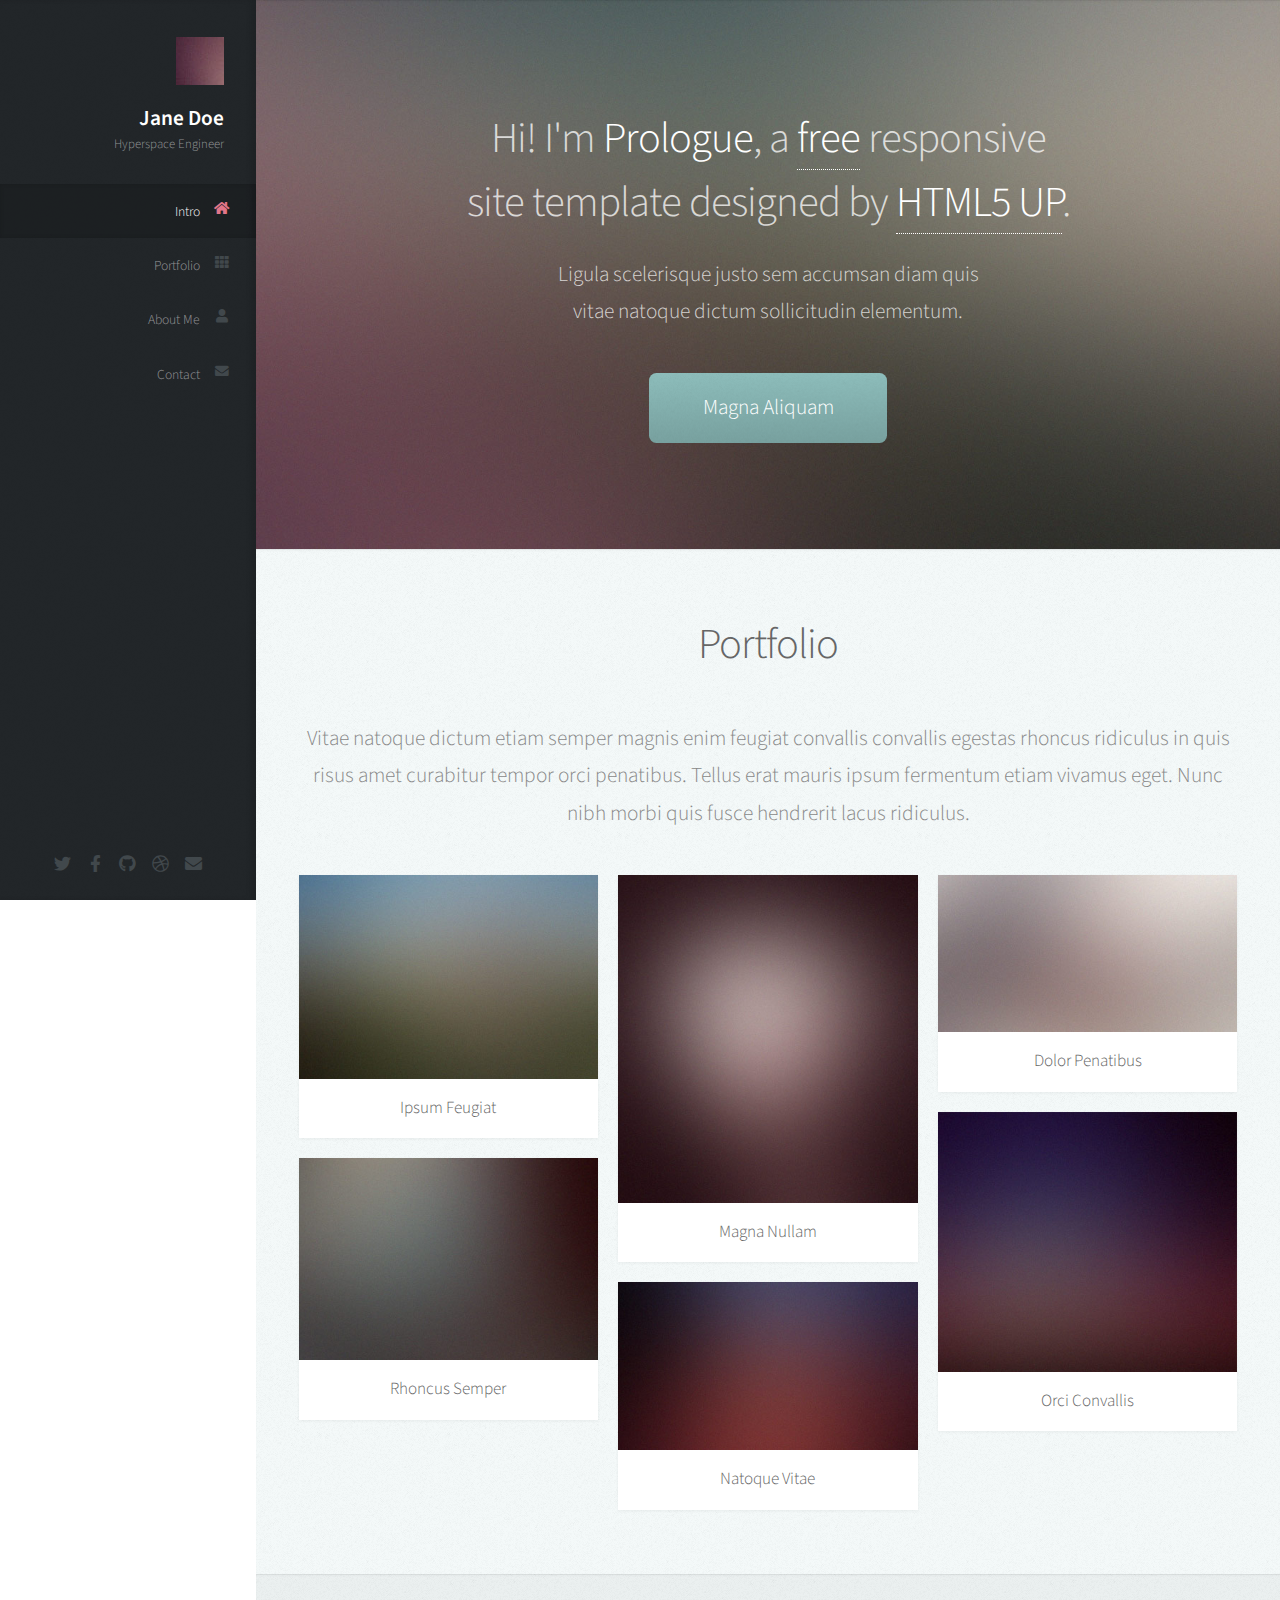
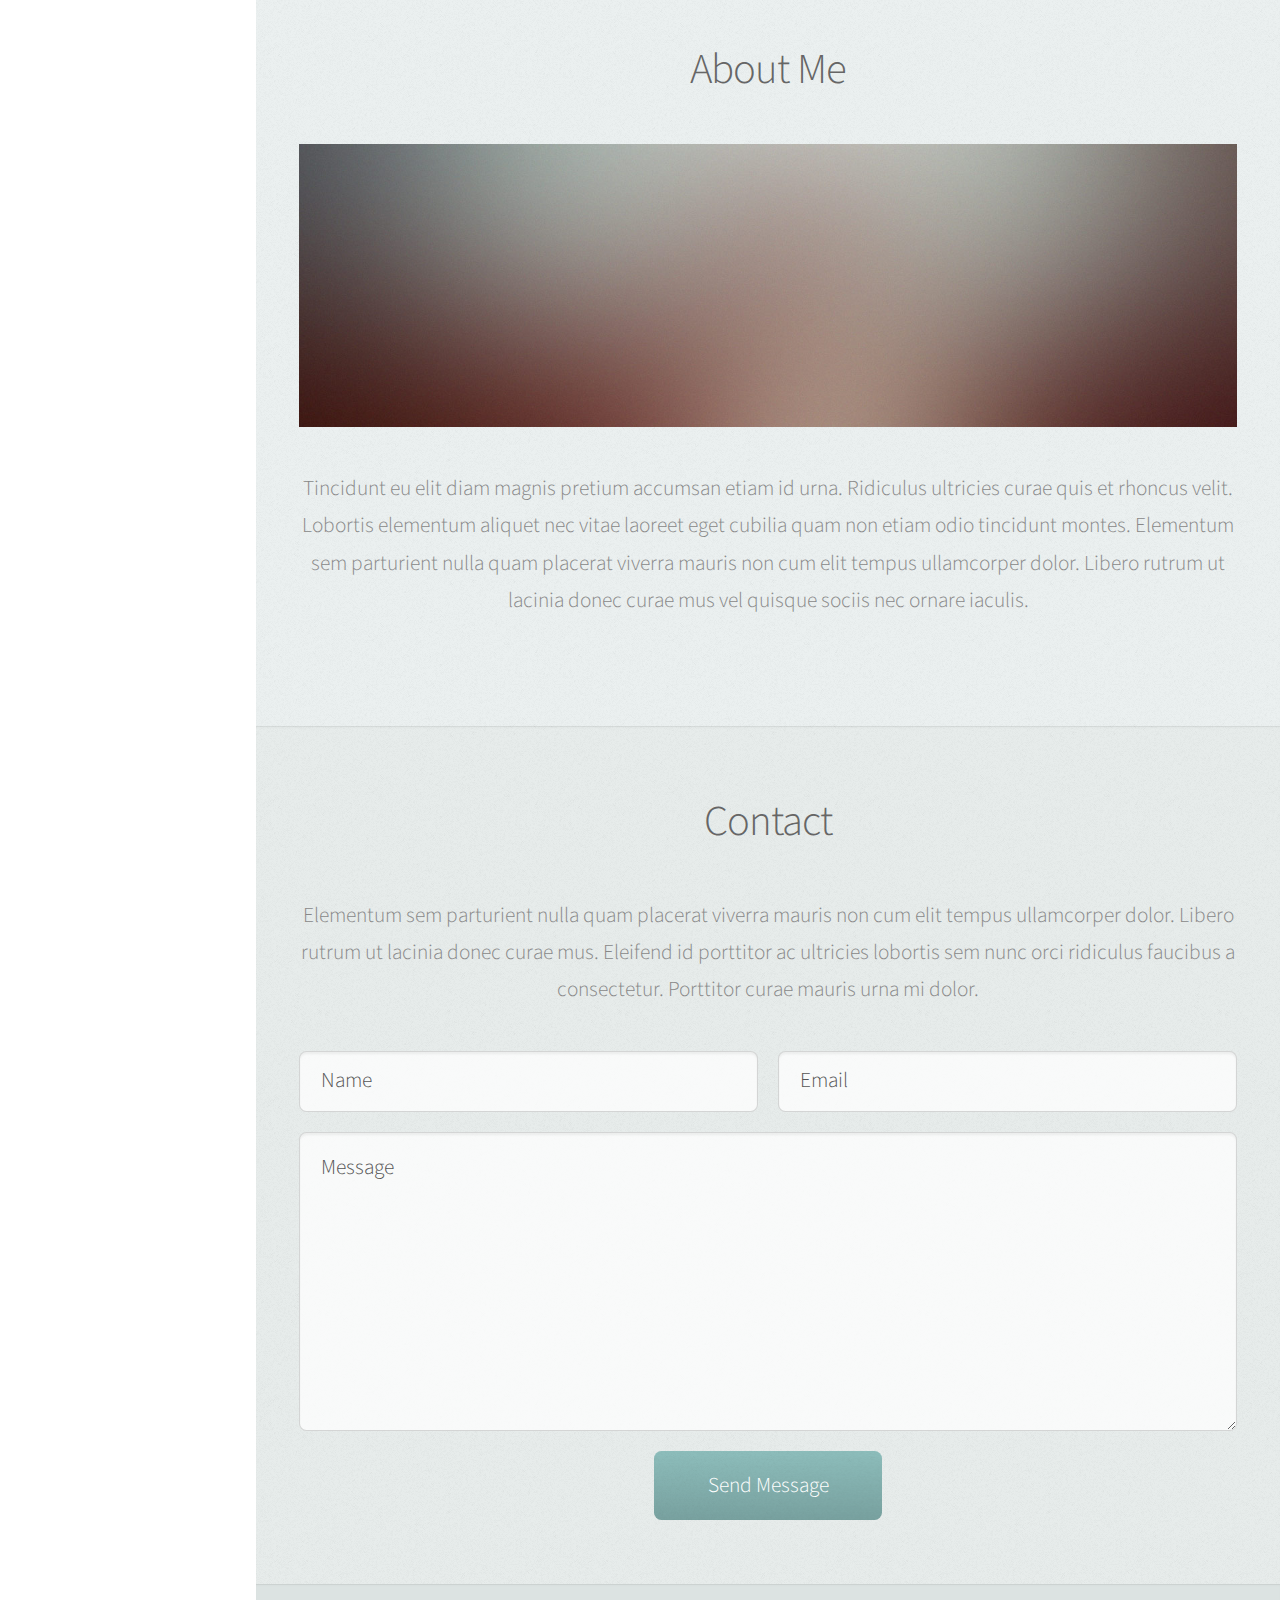
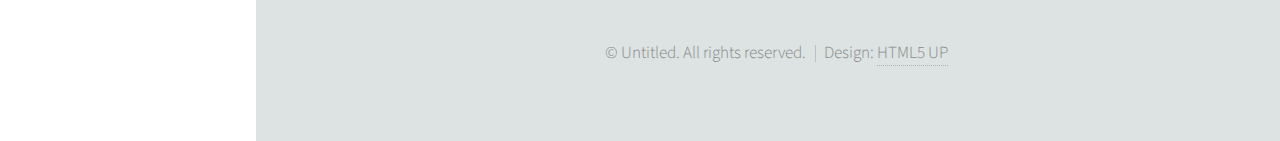
==== html5up-prologue/index.html @ a96059ed "uso plantilla de portafolio" ====
<!DOCTYPE HTML>
<!--
	Prologue by HTML5 UP
	html5up.net | @ajlkn
	Free for personal and commercial use under the CCA 3.0 license (html5up.net/license)
-->
<html>
	<head>
		<title>Portafolio</title>
		<meta charset="utf-8" />
		<meta name="viewport" content="width=device-width, initial-scale=1, user-scalable=no" />
		<link rel="stylesheet" href="assets/css/main.css" />
	</head>
	<body class="is-preload">

		<!-- Header -->
			<div id="header">

				<div class="top">

					<!-- Logo -->
						<div id="logo">
							<span class="image avatar48"><img src="images/avatar.jpg" alt="" /></span>
							<h1 id="title">Jane Doe</h1>
							<p>Hyperspace Engineer</p>
						</div>

					<!-- Nav -->
						<nav id="nav">
							<ul>
								<li><a href="#top" id="top-link"><span class="icon solid fa-home">Intro</span></a></li>
								<li><a href="#portfolio" id="portfolio-link"><span class="icon solid fa-th">Portfolio</span></a></li>
								<li><a href="#about" id="about-link"><span class="icon solid fa-user">About Me</span></a></li>
								<li><a href="#contact" id="contact-link"><span class="icon solid fa-envelope">Contact</span></a></li>
							</ul>
						</nav>

				</div>

				<div class="bottom">

					<!-- Social Icons -->
						<ul class="icons">
							<li><a href="#" class="icon brands fa-twitter"><span class="label">Twitter</span></a></li>
							<li><a href="#" class="icon brands fa-facebook-f"><span class="label">Facebook</span></a></li>
							<li><a href="#" class="icon brands fa-github"><span class="label">Github</span></a></li>
							<li><a href="#" class="icon brands fa-dribbble"><span class="label">Dribbble</span></a></li>
							<li><a href="#" class="icon solid fa-envelope"><span class="label">Email</span></a></li>
						</ul>

				</div>

			</div>

		<!-- Main -->
			<div id="main">

				<!-- Intro -->
					<section id="top" class="one dark cover">
						<div class="container">

							<header>
								<h2 class="alt">Hi! I'm <strong>Prologue</strong>, a <a href="http://html5up.net/license">free</a> responsive<br />
								site template designed by <a href="http://html5up.net">HTML5 UP</a>.</h2>
								<p>Ligula scelerisque justo sem accumsan diam quis<br />
								vitae natoque dictum sollicitudin elementum.</p>
							</header>

							<footer>
								<a href="#portfolio" class="button scrolly">Magna Aliquam</a>
							</footer>

						</div>
					</section>

				<!-- Portfolio -->
					<section id="portfolio" class="two">
						<div class="container">

							<header>
								<h2>Portfolio</h2>
							</header>

							<p>Vitae natoque dictum etiam semper magnis enim feugiat convallis convallis
							egestas rhoncus ridiculus in quis risus amet curabitur tempor orci penatibus.
							Tellus erat mauris ipsum fermentum etiam vivamus eget. Nunc nibh morbi quis
							fusce hendrerit lacus ridiculus.</p>

							<div class="row">
								<div class="col-4 col-12-mobile">
									<article class="item">
										<a href="#" class="image fit"><img src="images/pic02.jpg" alt="" /></a>
										<header>
											<h3>Ipsum Feugiat</h3>
										</header>
									</article>
									<article class="item">
										<a href="#" class="image fit"><img src="images/pic03.jpg" alt="" /></a>
										<header>
											<h3>Rhoncus Semper</h3>
										</header>
									</article>
								</div>
								<div class="col-4 col-12-mobile">
									<article class="item">
										<a href="#" class="image fit"><img src="images/pic04.jpg" alt="" /></a>
										<header>
											<h3>Magna Nullam</h3>
										</header>
									</article>
									<article class="item">
										<a href="#" class="image fit"><img src="images/pic05.jpg" alt="" /></a>
										<header>
											<h3>Natoque Vitae</h3>
										</header>
									</article>
								</div>
								<div class="col-4 col-12-mobile">
									<article class="item">
										<a href="#" class="image fit"><img src="images/pic06.jpg" alt="" /></a>
										<header>
											<h3>Dolor Penatibus</h3>
										</header>
									</article>
									<article class="item">
										<a href="#" class="image fit"><img src="images/pic07.jpg" alt="" /></a>
										<header>
											<h3>Orci Convallis</h3>
										</header>
									</article>
								</div>
							</div>

						</div>
					</section>

				<!-- About Me -->
					<section id="about" class="three">
						<div class="container">

							<header>
								<h2>About Me</h2>
							</header>

							<a href="#" class="image featured"><img src="images/pic08.jpg" alt="" /></a>

							<p>Tincidunt eu elit diam magnis pretium accumsan etiam id urna. Ridiculus
							ultricies curae quis et rhoncus velit. Lobortis elementum aliquet nec vitae
							laoreet eget cubilia quam non etiam odio tincidunt montes. Elementum sem
							parturient nulla quam placerat viverra mauris non cum elit tempus ullamcorper
							dolor. Libero rutrum ut lacinia donec curae mus vel quisque sociis nec
							ornare iaculis.</p>

						</div>
					</section>

				<!-- Contact -->
					<section id="contact" class="four">
						<div class="container">

							<header>
								<h2>Contact</h2>
							</header>

							<p>Elementum sem parturient nulla quam placerat viverra
							mauris non cum elit tempus ullamcorper dolor. Libero rutrum ut lacinia
							donec curae mus. Eleifend id porttitor ac ultricies lobortis sem nunc
							orci ridiculus faucibus a consectetur. Porttitor curae mauris urna mi dolor.</p>

							<form method="post" action="#">
								<div class="row">
									<div class="col-6 col-12-mobile"><input type="text" name="name" placeholder="Name" /></div>
									<div class="col-6 col-12-mobile"><input type="text" name="email" placeholder="Email" /></div>
									<div class="col-12">
										<textarea name="message" placeholder="Message"></textarea>
									</div>
									<div class="col-12">
										<input type="submit" value="Send Message" />
									</div>
								</div>
							</form>

						</div>
					</section>

			</div>

		<!-- Footer -->
			<div id="footer">

				<!-- Copyright -->
					<ul class="copyright">
						<li>&copy; Untitled. All rights reserved.</li><li>Design: <a href="http://html5up.net">HTML5 UP</a></li>
					</ul>

			</div>

		<!-- Scripts -->
			<script src="assets/js/jquery.min.js"></script>
			<script src="assets/js/jquery.scrolly.min.js"></script>
			<script src="assets/js/jquery.scrollex.min.js"></script>
			<script src="assets/js/browser.min.js"></script>
			<script src="assets/js/breakpoints.min.js"></script>
			<script src="assets/js/util.js"></script>
			<script src="assets/js/main.js"></script>

	</body>
</html>
---- html5up-prologue/assets/css/main.css ----
@import url("fontawesome-all.min.css");
@import url("https://fonts.googleapis.com/css?family=Source+Sans+Pro:300,300italic,400,600");

/*
	Prologue by HTML5 UP
	html5up.net | @ajlkn
	Free for personal and commercial use under the CCA 3.0 license (html5up.net/license)
*/

html, body, div, span, applet, object,
iframe, h1, h2, h3, h4, h5, h6, p, blockquote,
pre, a, abbr, acronym, address, big, cite,
code, del, dfn, em, img, ins, kbd, q, s, samp,
small, strike, strong, sub, sup, tt, var, b,
u, i, center, dl, dt, dd, ol, ul, li, fieldset,
form, label, legend, table, caption, tbody,
tfoot, thead, tr, th, td, article, aside,
canvas, details, embed, figure, figcaption,
footer, header, hgroup, menu, nav, output, ruby,
section, summary, time, mark, audio, video {
	margin: 0;
	padding: 0;
	border: 0;
	font-size: 100%;
	font: inherit;
	vertical-align: baseline;}

article, aside, details, figcaption, figure,
footer, header, hgroup, menu, nav, section {
	display: block;}

body {
	line-height: 1;
}

ol, ul {
	list-style: none;
}

blockquote, q {
	quotes: none;
}

	blockquote:before, blockquote:after, q:before, q:after {
		content: '';
		content: none;
	}

table {
	border-collapse: collapse;
	border-spacing: 0;
}

body {
	-webkit-text-size-adjust: none;
}

mark {
	background-color: transparent;
	color: inherit;
}

input::-moz-focus-inner {
	border: 0;
	padding: 0;
}

input, select, textarea {
	-moz-appearance: none;
	-webkit-appearance: none;
	-ms-appearance: none;
	appearance: none;
}

/* Basic */

	html {
		box-sizing: border-box;
	}

	*, *:before, *:after {
		box-sizing: inherit;
	}

	body {
		background: #fff;
		font-family: 'Source Sans Pro', sans-serif;
		font-size: 19pt;
		font-weight: 300;
		line-height: 1.75em;
		color: #888;
	}

		body.is-preload *, body.is-preload *:before, body.is-preload *:after {
			-moz-animation: none !important;
			-webkit-animation: none !important;
			-ms-animation: none !important;
			animation: none !important;
			-moz-transition: none !important;
			-webkit-transition: none !important;
			-ms-transition: none !important;
			transition: none !important;
		}

	input, textarea, select {
		font-family: 'Source Sans Pro', sans-serif;
		font-size: 19pt;
		font-weight: 300;
		line-height: 1.75em;
		color: #888;
	}

	h1, h2, h3, h4, h5, h6 {
		font-weight: 300;
		color: #666;
		line-height: 1.5em;
	}

	h1 a, h2 a, h3 a, h4 a, h5 a, h6 a {
		color: inherit;
		text-decoration: none;
	}

		h1 a strong, h2 a strong, h3 a strong, h4 a strong, h5 a strong, h6 a strong {
			color: #333;
		}

	h2 {
		font-size: 2em;
		letter-spacing: -1px;
	}

		h2.alt {
			color: #888;
		}

			h2.alt strong {
				color: #666;
			}

	h3 {
		font-size: 1.5em;
	}

	header {
		margin: 0 0 2em 0;
	}

		header > p {
			margin: 1em 0 0 0;
		}

	footer {
		margin: 2em 0 0 0;
	}

	strong, b {
		font-weight: 300;
		color: #666;
	}

	em, i {
		font-style: italic;
	}

	a {
		text-decoration: none;
		color: inherit;
		border-bottom: dotted 1px rgba(128, 128, 128, 0.5);
		-moz-transition: color 0.35s ease-in-out, border-bottom-color 0.35s ease-in-out;
		-webkit-transition: color 0.35s ease-in-out, border-bottom-color 0.35s ease-in-out;
		-ms-transition: color 0.35s ease-in-out, border-bottom-color 0.35s ease-in-out;
		transition: color 0.35s ease-in-out, border-bottom-color 0.35s ease-in-out;
		outline: 0;
	}

		a:hover {
			color: #E27689;
			border-bottom-color: rgba(255, 255, 255, 0);
		}

	sub {
		position: relative;
		top: 0.5em;
		font-size: 0.8em;
	}

	sup {
		position: relative;
		top: -0.5em;
		font-size: 0.8em;
	}

	hr {
		border: 0;
		border-top: solid 1px #ddd;
	}

	blockquote {
		border-left: solid 0.5em #ddd;
		padding: 1em 0 1em 2em;
		font-style: italic;
	}

	p, ul, ol, dl, table {
		margin-bottom: 2em;
	}

	br.clear {
		clear: both;
	}

/* Container */

	.container {
		margin: 0 auto;
		max-width: 100%;
		width: 1400px;
	}

		@media screen and (min-width: 961px) and (max-width: 1880px) {

			.container {
				width: 1200px;
			}

		}

		@media screen and (min-width: 961px) and (max-width: 1620px) {

			.container {
				width: 960px;
			}

		}

		@media screen and (min-width: 961px) and (max-width: 1320px) {

			.container {
				width: 100%;
			}

		}

		@media screen and (max-width: 960px) {

			.container {
				width: 100%;
			}

		}

		@media screen and (max-width: 736px) {

			.container {
				width: 100%;
			}

		}

/* Row */

	.row {
		display: flex;
		flex-wrap: wrap;
		box-sizing: border-box;
		align-items: stretch;
	}

		.row > * {
			box-sizing: border-box;
		}

		.row.gtr-uniform > * > :last-child {
			margin-bottom: 0;
		}

		.row.aln-left {
			justify-content: flex-start;
		}

		.row.aln-center {
			justify-content: center;
		}

		.row.aln-right {
			justify-content: flex-end;
		}

		.row.aln-top {
			align-items: flex-start;
		}

		.row.aln-middle {
			align-items: center;
		}

		.row.aln-bottom {
			align-items: flex-end;
		}

		.row > .imp {
			order: -1;
		}

		.row > .col-1 {
			width: 8.33333%;
		}

		.row > .off-1 {
			margin-left: 8.33333%;
		}

		.row > .col-2 {
			width: 16.66667%;
		}

		.row > .off-2 {
			margin-left: 16.66667%;
		}

		.row > .col-3 {
			width: 25%;
		}

		.row > .off-3 {
			margin-left: 25%;
		}

		.row > .col-4 {
			width: 33.33333%;
		}

		.row > .off-4 {
			margin-left: 33.33333%;
		}

		.row > .col-5 {
			width: 41.66667%;
		}

		.row > .off-5 {
			margin-left: 41.66667%;
		}

		.row > .col-6 {
			width: 50%;
		}

		.row > .off-6 {
			margin-left: 50%;
		}

		.row > .col-7 {
			width: 58.33333%;
		}

		.row > .off-7 {
			margin-left: 58.33333%;
		}

		.row > .col-8 {
			width: 66.66667%;
		}

		.row > .off-8 {
			margin-left: 66.66667%;
		}

		.row > .col-9 {
			width: 75%;
		}

		.row > .off-9 {
			margin-left: 75%;
		}

		.row > .col-10 {
			width: 83.33333%;
		}

		.row > .off-10 {
			margin-left: 83.33333%;
		}

		.row > .col-11 {
			width: 91.66667%;
		}

		.row > .off-11 {
			margin-left: 91.66667%;
		}

		.row > .col-12 {
			width: 100%;
		}

		.row > .off-12 {
			margin-left: 100%;
		}

		.row.gtr-0 {
			margin-top: 0px;
			margin-left: 0px;
		}

			.row.gtr-0 > * {
				padding: 0px 0 0 0px;
			}

			.row.gtr-0.gtr-uniform {
				margin-top: 0px;
			}

				.row.gtr-0.gtr-uniform > * {
					padding-top: 0px;
				}

		.row.gtr-25 {
			margin-top: -10px;
			margin-left: -10px;
		}

			.row.gtr-25 > * {
				padding: 10px 0 0 10px;
			}

			.row.gtr-25.gtr-uniform {
				margin-top: -10px;
			}

				.row.gtr-25.gtr-uniform > * {
					padding-top: 10px;
				}

		.row.gtr-50 {
			margin-top: -20px;
			margin-left: -20px;
		}

			.row.gtr-50 > * {
				padding: 20px 0 0 20px;
			}

			.row.gtr-50.gtr-uniform {
				margin-top: -20px;
			}

				.row.gtr-50.gtr-uniform > * {
					padding-top: 20px;
				}

		.row {
			margin-top: -40px;
			margin-left: -40px;
		}

			.row > * {
				padding: 40px 0 0 40px;
			}

			.row.gtr-uniform {
				margin-top: -40px;
			}

				.row.gtr-uniform > * {
					padding-top: 40px;
				}

		.row.gtr-150 {
			margin-top: -60px;
			margin-left: -60px;
		}

			.row.gtr-150 > * {
				padding: 60px 0 0 60px;
			}

			.row.gtr-150.gtr-uniform {
				margin-top: -60px;
			}

				.row.gtr-150.gtr-uniform > * {
					padding-top: 60px;
				}

		.row.gtr-200 {
			margin-top: -80px;
			margin-left: -80px;
		}

			.row.gtr-200 > * {
				padding: 80px 0 0 80px;
			}

			.row.gtr-200.gtr-uniform {
				margin-top: -80px;
			}

				.row.gtr-200.gtr-uniform > * {
					padding-top: 80px;
				}

		@media screen and (min-width: 961px) and (max-width: 1880px) {

			.row {
				display: flex;
				flex-wrap: wrap;
				box-sizing: border-box;
				align-items: stretch;
			}

				.row > * {
					box-sizing: border-box;
				}

				.row.gtr-uniform > * > :last-child {
					margin-bottom: 0;
				}

				.row.aln-left {
					justify-content: flex-start;
				}

				.row.aln-center {
					justify-content: center;
				}

				.row.aln-right {
					justify-content: flex-end;
				}

				.row.aln-top {
					align-items: flex-start;
				}

				.row.aln-middle {
					align-items: center;
				}

				.row.aln-bottom {
					align-items: flex-end;
				}

				.row > .imp-wide {
					order: -1;
				}

				.row > .col-1-wide {
					width: 8.33333%;
				}

				.row > .off-1-wide {
					margin-left: 8.33333%;
				}

				.row > .col-2-wide {
					width: 16.66667%;
				}

				.row > .off-2-wide {
					margin-left: 16.66667%;
				}

				.row > .col-3-wide {
					width: 25%;
				}

				.row > .off-3-wide {
					margin-left: 25%;
				}

				.row > .col-4-wide {
					width: 33.33333%;
				}

				.row > .off-4-wide {
					margin-left: 33.33333%;
				}

				.row > .col-5-wide {
					width: 41.66667%;
				}

				.row > .off-5-wide {
					margin-left: 41.66667%;
				}

				.row > .col-6-wide {
					width: 50%;
				}

				.row > .off-6-wide {
					margin-left: 50%;
				}

				.row > .col-7-wide {
					width: 58.33333%;
				}

				.row > .off-7-wide {
					margin-left: 58.33333%;
				}

				.row > .col-8-wide {
					width: 66.66667%;
				}

				.row > .off-8-wide {
					margin-left: 66.66667%;
				}

				.row > .col-9-wide {
					width: 75%;
				}

				.row > .off-9-wide {
					margin-left: 75%;
				}

				.row > .col-10-wide {
					width: 83.33333%;
				}

				.row > .off-10-wide {
					margin-left: 83.33333%;
				}

				.row > .col-11-wide {
					width: 91.66667%;
				}

				.row > .off-11-wide {
					margin-left: 91.66667%;
				}

				.row > .col-12-wide {
					width: 100%;
				}

				.row > .off-12-wide {
					margin-left: 100%;
				}

				.row.gtr-0 {
					margin-top: 0px;
					margin-left: 0px;
				}

					.row.gtr-0 > * {
						padding: 0px 0 0 0px;
					}

					.row.gtr-0.gtr-uniform {
						margin-top: 0px;
					}

						.row.gtr-0.gtr-uniform > * {
							padding-top: 0px;
						}

				.row.gtr-25 {
					margin-top: -10px;
					margin-left: -10px;
				}

					.row.gtr-25 > * {
						padding: 10px 0 0 10px;
					}

					.row.gtr-25.gtr-uniform {
						margin-top: -10px;
					}

						.row.gtr-25.gtr-uniform > * {
							padding-top: 10px;
						}

				.row.gtr-50 {
					margin-top: -20px;
					margin-left: -20px;
				}

					.row.gtr-50 > * {
						padding: 20px 0 0 20px;
					}

					.row.gtr-50.gtr-uniform {
						margin-top: -20px;
					}

						.row.gtr-50.gtr-uniform > * {
							padding-top: 20px;
						}

				.row {
					margin-top: -40px;
					margin-left: -40px;
				}

					.row > * {
						padding: 40px 0 0 40px;
					}

					.row.gtr-uniform {
						margin-top: -40px;
					}

						.row.gtr-uniform > * {
							padding-top: 40px;
						}

				.row.gtr-150 {
					margin-top: -60px;
					margin-left: -60px;
				}

					.row.gtr-150 > * {
						padding: 60px 0 0 60px;
					}

					.row.gtr-150.gtr-uniform {
						margin-top: -60px;
					}

						.row.gtr-150.gtr-uniform > * {
							padding-top: 60px;
						}

				.row.gtr-200 {
					margin-top: -80px;
					margin-left: -80px;
				}

					.row.gtr-200 > * {
						padding: 80px 0 0 80px;
					}

					.row.gtr-200.gtr-uniform {
						margin-top: -80px;
					}

						.row.gtr-200.gtr-uniform > * {
							padding-top: 80px;
						}

		}

		@media screen and (min-width: 961px) and (max-width: 1620px) {

			.row {
				display: flex;
				flex-wrap: wrap;
				box-sizing: border-box;
				align-items: stretch;
			}

				.row > * {
					box-sizing: border-box;
				}

				.row.gtr-uniform > * > :last-child {
					margin-bottom: 0;
				}

				.row.aln-left {
					justify-content: flex-start;
				}

				.row.aln-center {
					justify-content: center;
				}

				.row.aln-right {
					justify-content: flex-end;
				}

				.row.aln-top {
					align-items: flex-start;
				}

				.row.aln-middle {
					align-items: center;
				}

				.row.aln-bottom {
					align-items: flex-end;
				}

				.row > .imp-normal {
					order: -1;
				}

				.row > .col-1-normal {
					width: 8.33333%;
				}

				.row > .off-1-normal {
					margin-left: 8.33333%;
				}

				.row > .col-2-normal {
					width: 16.66667%;
				}

				.row > .off-2-normal {
					margin-left: 16.66667%;
				}

				.row > .col-3-normal {
					width: 25%;
				}

				.row > .off-3-normal {
					margin-left: 25%;
				}

				.row > .col-4-normal {
					width: 33.33333%;
				}

				.row > .off-4-normal {
					margin-left: 33.33333%;
				}

				.row > .col-5-normal {
					width: 41.66667%;
				}

				.row > .off-5-normal {
					margin-left: 41.66667%;
				}

				.row > .col-6-normal {
					width: 50%;
				}

				.row > .off-6-normal {
					margin-left: 50%;
				}

				.row > .col-7-normal {
					width: 58.33333%;
				}

				.row > .off-7-normal {
					margin-left: 58.33333%;
				}

				.row > .col-8-normal {
					width: 66.66667%;
				}

				.row > .off-8-normal {
					margin-left: 66.66667%;
				}

				.row > .col-9-normal {
					width: 75%;
				}

				.row > .off-9-normal {
					margin-left: 75%;
				}

				.row > .col-10-normal {
					width: 83.33333%;
				}

				.row > .off-10-normal {
					margin-left: 83.33333%;
				}

				.row > .col-11-normal {
					width: 91.66667%;
				}

				.row > .off-11-normal {
					margin-left: 91.66667%;
				}

				.row > .col-12-normal {
					width: 100%;
				}

				.row > .off-12-normal {
					margin-left: 100%;
				}

				.row.gtr-0 {
					margin-top: 0px;
					margin-left: 0px;
				}

					.row.gtr-0 > * {
						padding: 0px 0 0 0px;
					}

					.row.gtr-0.gtr-uniform {
						margin-top: 0px;
					}

						.row.gtr-0.gtr-uniform > * {
							padding-top: 0px;
						}

				.row.gtr-25 {
					margin-top: -10px;
					margin-left: -10px;
				}

					.row.gtr-25 > * {
						padding: 10px 0 0 10px;
					}

					.row.gtr-25.gtr-uniform {
						margin-top: -10px;
					}

						.row.gtr-25.gtr-uniform > * {
							padding-top: 10px;
						}

				.row.gtr-50 {
					margin-top: -20px;
					margin-left: -20px;
				}

					.row.gtr-50 > * {
						padding: 20px 0 0 20px;
					}

					.row.gtr-50.gtr-uniform {
						margin-top: -20px;
					}

						.row.gtr-50.gtr-uniform > * {
							padding-top: 20px;
						}

				.row {
					margin-top: -40px;
					margin-left: -40px;
				}

					.row > * {
						padding: 40px 0 0 40px;
					}

					.row.gtr-uniform {
						margin-top: -40px;
					}

						.row.gtr-uniform > * {
							padding-top: 40px;
						}

				.row.gtr-150 {
					margin-top: -60px;
					margin-left: -60px;
				}

					.row.gtr-150 > * {
						padding: 60px 0 0 60px;
					}

					.row.gtr-150.gtr-uniform {
						margin-top: -60px;
					}

						.row.gtr-150.gtr-uniform > * {
							padding-top: 60px;
						}

				.row.gtr-200 {
					margin-top: -80px;
					margin-left: -80px;
				}

					.row.gtr-200 > * {
						padding: 80px 0 0 80px;
					}

					.row.gtr-200.gtr-uniform {
						margin-top: -80px;
					}

						.row.gtr-200.gtr-uniform > * {
							padding-top: 80px;
						}

		}

		@media screen and (min-width: 961px) and (max-width: 1320px) {

			.row {
				display: flex;
				flex-wrap: wrap;
				box-sizing: border-box;
				align-items: stretch;
			}

				.row > * {
					box-sizing: border-box;
				}

				.row.gtr-uniform > * > :last-child {
					margin-bottom: 0;
				}

				.row.aln-left {
					justify-content: flex-start;
				}

				.row.aln-center {
					justify-content: center;
				}

				.row.aln-right {
					justify-content: flex-end;
				}

				.row.aln-top {
					align-items: flex-start;
				}

				.row.aln-middle {
					align-items: center;
				}

				.row.aln-bottom {
					align-items: flex-end;
				}

				.row > .imp-narrow {
					order: -1;
				}

				.row > .col-1-narrow {
					width: 8.33333%;
				}

				.row > .off-1-narrow {
					margin-left: 8.33333%;
				}

				.row > .col-2-narrow {
					width: 16.66667%;
				}

				.row > .off-2-narrow {
					margin-left: 16.66667%;
				}

				.row > .col-3-narrow {
					width: 25%;
				}

				.row > .off-3-narrow {
					margin-left: 25%;
				}

				.row > .col-4-narrow {
					width: 33.33333%;
				}

				.row > .off-4-narrow {
					margin-left: 33.33333%;
				}

				.row > .col-5-narrow {
					width: 41.66667%;
				}

				.row > .off-5-narrow {
					margin-left: 41.66667%;
				}

				.row > .col-6-narrow {
					width: 50%;
				}

				.row > .off-6-narrow {
					margin-left: 50%;
				}

				.row > .col-7-narrow {
					width: 58.33333%;
				}

				.row > .off-7-narrow {
					margin-left: 58.33333%;
				}

				.row > .col-8-narrow {
					width: 66.66667%;
				}

				.row > .off-8-narrow {
					margin-left: 66.66667%;
				}

				.row > .col-9-narrow {
					width: 75%;
				}

				.row > .off-9-narrow {
					margin-left: 75%;
				}

				.row > .col-10-narrow {
					width: 83.33333%;
				}

				.row > .off-10-narrow {
					margin-left: 83.33333%;
				}

				.row > .col-11-narrow {
					width: 91.66667%;
				}

				.row > .off-11-narrow {
					margin-left: 91.66667%;
				}

				.row > .col-12-narrow {
					width: 100%;
				}

				.row > .off-12-narrow {
					margin-left: 100%;
				}

				.row.gtr-0 {
					margin-top: 0px;
					margin-left: 0px;
				}

					.row.gtr-0 > * {
						padding: 0px 0 0 0px;
					}

					.row.gtr-0.gtr-uniform {
						margin-top: 0px;
					}

						.row.gtr-0.gtr-uniform > * {
							padding-top: 0px;
						}

				.row.gtr-25 {
					margin-top: -5px;
					margin-left: -5px;
				}

					.row.gtr-25 > * {
						padding: 5px 0 0 5px;
					}

					.row.gtr-25.gtr-uniform {
						margin-top: -5px;
					}

						.row.gtr-25.gtr-uniform > * {
							padding-top: 5px;
						}

				.row.gtr-50 {
					margin-top: -10px;
					margin-left: -10px;
				}

					.row.gtr-50 > * {
						padding: 10px 0 0 10px;
					}

					.row.gtr-50.gtr-uniform {
						margin-top: -10px;
					}

						.row.gtr-50.gtr-uniform > * {
							padding-top: 10px;
						}

				.row {
					margin-top: -20px;
					margin-left: -20px;
				}

					.row > * {
						padding: 20px 0 0 20px;
					}

					.row.gtr-uniform {
						margin-top: -20px;
					}

						.row.gtr-uniform > * {
							padding-top: 20px;
						}

				.row.gtr-150 {
					margin-top: -30px;
					margin-left: -30px;
				}

					.row.gtr-150 > * {
						padding: 30px 0 0 30px;
					}

					.row.gtr-150.gtr-uniform {
						margin-top: -30px;
					}

						.row.gtr-150.gtr-uniform > * {
							padding-top: 30px;
						}

				.row.gtr-200 {
					margin-top: -40px;
					margin-left: -40px;
				}

					.row.gtr-200 > * {
						padding: 40px 0 0 40px;
					}

					.row.gtr-200.gtr-uniform {
						margin-top: -40px;
					}

						.row.gtr-200.gtr-uniform > * {
							padding-top: 40px;
						}

		}

		@media screen and (max-width: 960px) {

			.row {
				display: flex;
				flex-wrap: wrap;
				box-sizing: border-box;
				align-items: stretch;
			}

				.row > * {
					box-sizing: border-box;
				}

				.row.gtr-uniform > * > :last-child {
					margin-bottom: 0;
				}

				.row.aln-left {
					justify-content: flex-start;
				}

				.row.aln-center {
					justify-content: center;
				}

				.row.aln-right {
					justify-content: flex-end;
				}

				.row.aln-top {
					align-items: flex-start;
				}

				.row.aln-middle {
					align-items: center;
				}

				.row.aln-bottom {
					align-items: flex-end;
				}

				.row > .imp-narrower {
					order: -1;
				}

				.row > .col-1-narrower {
					width: 8.33333%;
				}

				.row > .off-1-narrower {
					margin-left: 8.33333%;
				}

				.row > .col-2-narrower {
					width: 16.66667%;
				}

				.row > .off-2-narrower {
					margin-left: 16.66667%;
				}

				.row > .col-3-narrower {
					width: 25%;
				}

				.row > .off-3-narrower {
					margin-left: 25%;
				}

				.row > .col-4-narrower {
					width: 33.33333%;
				}

				.row > .off-4-narrower {
					margin-left: 33.33333%;
				}

				.row > .col-5-narrower {
					width: 41.66667%;
				}

				.row > .off-5-narrower {
					margin-left: 41.66667%;
				}

				.row > .col-6-narrower {
					width: 50%;
				}

				.row > .off-6-narrower {
					margin-left: 50%;
				}

				.row > .col-7-narrower {
					width: 58.33333%;
				}

				.row > .off-7-narrower {
					margin-left: 58.33333%;
				}

				.row > .col-8-narrower {
					width: 66.66667%;
				}

				.row > .off-8-narrower {
					margin-left: 66.66667%;
				}

				.row > .col-9-narrower {
					width: 75%;
				}

				.row > .off-9-narrower {
					margin-left: 75%;
				}

				.row > .col-10-narrower {
					width: 83.33333%;
				}

				.row > .off-10-narrower {
					margin-left: 83.33333%;
				}

				.row > .col-11-narrower {
					width: 91.66667%;
				}

				.row > .off-11-narrower {
					margin-left: 91.66667%;
				}

				.row > .col-12-narrower {
					width: 100%;
				}

				.row > .off-12-narrower {
					margin-left: 100%;
				}

				.row.gtr-0 {
					margin-top: 0px;
					margin-left: 0px;
				}

					.row.gtr-0 > * {
						padding: 0px 0 0 0px;
					}

					.row.gtr-0.gtr-uniform {
						margin-top: 0px;
					}

						.row.gtr-0.gtr-uniform > * {
							padding-top: 0px;
						}

				.row.gtr-25 {
					margin-top: -5px;
					margin-left: -5px;
				}

					.row.gtr-25 > * {
						padding: 5px 0 0 5px;
					}

					.row.gtr-25.gtr-uniform {
						margin-top: -5px;
					}

						.row.gtr-25.gtr-uniform > * {
							padding-top: 5px;
						}

				.row.gtr-50 {
					margin-top: -10px;
					margin-left: -10px;
				}

					.row.gtr-50 > * {
						padding: 10px 0 0 10px;
					}

					.row.gtr-50.gtr-uniform {
						margin-top: -10px;
					}

						.row.gtr-50.gtr-uniform > * {
							padding-top: 10px;
						}

				.row {
					margin-top: -20px;
					margin-left: -20px;
				}

					.row > * {
						padding: 20px 0 0 20px;
					}

					.row.gtr-uniform {
						margin-top: -20px;
					}

						.row.gtr-uniform > * {
							padding-top: 20px;
						}

				.row.gtr-150 {
					margin-top: -30px;
					margin-left: -30px;
				}

					.row.gtr-150 > * {
						padding: 30px 0 0 30px;
					}

					.row.gtr-150.gtr-uniform {
						margin-top: -30px;
					}

						.row.gtr-150.gtr-uniform > * {
							padding-top: 30px;
						}

				.row.gtr-200 {
					margin-top: -40px;
					margin-left: -40px;
				}

					.row.gtr-200 > * {
						padding: 40px 0 0 40px;
					}

					.row.gtr-200.gtr-uniform {
						margin-top: -40px;
					}

						.row.gtr-200.gtr-uniform > * {
							padding-top: 40px;
						}

		}

		@media screen and (max-width: 736px) {

			.row {
				display: flex;
				flex-wrap: wrap;
				box-sizing: border-box;
				align-items: stretch;
			}

				.row > * {
					box-sizing: border-box;
				}

				.row.gtr-uniform > * > :last-child {
					margin-bottom: 0;
				}

				.row.aln-left {
					justify-content: flex-start;
				}

				.row.aln-center {
					justify-content: center;
				}

				.row.aln-right {
					justify-content: flex-end;
				}

				.row.aln-top {
					align-items: flex-start;
				}

				.row.aln-middle {
					align-items: center;
				}

				.row.aln-bottom {
					align-items: flex-end;
				}

				.row > .imp-mobile {
					order: -1;
				}

				.row > .col-1-mobile {
					width: 8.33333%;
				}

				.row > .off-1-mobile {
					margin-left: 8.33333%;
				}

				.row > .col-2-mobile {
					width: 16.66667%;
				}

				.row > .off-2-mobile {
					margin-left: 16.66667%;
				}

				.row > .col-3-mobile {
					width: 25%;
				}

				.row > .off-3-mobile {
					margin-left: 25%;
				}

				.row > .col-4-mobile {
					width: 33.33333%;
				}

				.row > .off-4-mobile {
					margin-left: 33.33333%;
				}

				.row > .col-5-mobile {
					width: 41.66667%;
				}

				.row > .off-5-mobile {
					margin-left: 41.66667%;
				}

				.row > .col-6-mobile {
					width: 50%;
				}

				.row > .off-6-mobile {
					margin-left: 50%;
				}

				.row > .col-7-mobile {
					width: 58.33333%;
				}

				.row > .off-7-mobile {
					margin-left: 58.33333%;
				}

				.row > .col-8-mobile {
					width: 66.66667%;
				}

				.row > .off-8-mobile {
					margin-left: 66.66667%;
				}

				.row > .col-9-mobile {
					width: 75%;
				}

				.row > .off-9-mobile {
					margin-left: 75%;
				}

				.row > .col-10-mobile {
					width: 83.33333%;
				}

				.row > .off-10-mobile {
					margin-left: 83.33333%;
				}

				.row > .col-11-mobile {
					width: 91.66667%;
				}

				.row > .off-11-mobile {
					margin-left: 91.66667%;
				}

				.row > .col-12-mobile {
					width: 100%;
				}

				.row > .off-12-mobile {
					margin-left: 100%;
				}

				.row.gtr-0 {
					margin-top: 0px;
					margin-left: 0px;
				}

					.row.gtr-0 > * {
						padding: 0px 0 0 0px;
					}

					.row.gtr-0.gtr-uniform {
						margin-top: 0px;
					}

						.row.gtr-0.gtr-uniform > * {
							padding-top: 0px;
						}

				.row.gtr-25 {
					margin-top: -5px;
					margin-left: -5px;
				}

					.row.gtr-25 > * {
						padding: 5px 0 0 5px;
					}

					.row.gtr-25.gtr-uniform {
						margin-top: -5px;
					}

						.row.gtr-25.gtr-uniform > * {
							padding-top: 5px;
						}

				.row.gtr-50 {
					margin-top: -10px;
					margin-left: -10px;
				}

					.row.gtr-50 > * {
						padding: 10px 0 0 10px;
					}

					.row.gtr-50.gtr-uniform {
						margin-top: -10px;
					}

						.row.gtr-50.gtr-uniform > * {
							padding-top: 10px;
						}

				.row {
					margin-top: -20px;
					margin-left: -20px;
				}

					.row > * {
						padding: 20px 0 0 20px;
					}

					.row.gtr-uniform {
						margin-top: -20px;
					}

						.row.gtr-uniform > * {
							padding-top: 20px;
						}

				.row.gtr-150 {
					margin-top: -30px;
					margin-left: -30px;
				}

					.row.gtr-150 > * {
						padding: 30px 0 0 30px;
					}

					.row.gtr-150.gtr-uniform {
						margin-top: -30px;
					}

						.row.gtr-150.gtr-uniform > * {
							padding-top: 30px;
						}

				.row.gtr-200 {
					margin-top: -40px;
					margin-left: -40px;
				}

					.row.gtr-200 > * {
						padding: 40px 0 0 40px;
					}

					.row.gtr-200.gtr-uniform {
						margin-top: -40px;
					}

						.row.gtr-200.gtr-uniform > * {
							padding-top: 40px;
						}

		}

/* Sections/Article */

	section, article {
		margin-bottom: 3em;
	}

		section > :last-child,
		section > .container, section:last-child, article > :last-child,
		article > .container, article:last-child {
			margin-bottom: 0;
		}

		.row > section, .row > article {
			margin-bottom: 0;
		}

/* Image */

	.image {
		display: inline-block;
		border: 0;
	}

		.image img {
			display: block;
			width: 100%;
		}

		.image.avatar48 {
			width: 48px;
			height: 48px;
			background: #f00;
		}

			.image.avatar48 img {
				width: 48px;
				height: 48px;
			}

		.image.fit {
			display: block;
			width: 100%;
		}

		.image.featured {
			display: block;
			width: 100%;
			margin: 0 0 2em 0;
		}

		.image.left {
			float: left;
			margin: 0 2em 2em 0;
		}

		.image.centered {
			display: block;
			margin: 0 0 2em 0;
		}

			.image.centered img {
				margin: 0 auto;
				width: auto;
			}

/* List */

	ul {
		list-style: disc;
		padding-left: 1em;
	}

		ul li {
			padding-left: 0.5em;
		}

	ol {
		list-style: decimal;
		padding-left: 1.25em;
	}

		ol li {
			padding-left: 0.25em;
		}

/* Icons */

	ul.icons {
		cursor: default;
		list-style: none;
		padding-left: 0;
	}

		ul.icons li {
			display: inline-block;
			padding-left: 0;
		}

		ul.icons a {
			display: inline-block;
			width: 2em;
			height: 2em;
			line-height: 2em;
			text-align: center;
			border: 0;
		}

/* Form */

	form label {
		display: block;
		text-align: left;
		margin-bottom: 0.5em;
	}

	form input[type="text"],
	form input[type="email"],
	form input[type="password"],
	form select,
	form textarea {
		position: relative;
		-webkit-appearance: none;
		display: block;
		border: 0;
		outline: 0;
		background: #fff;
		background: rgba(255, 255, 255, 0.75);
		width: 100%;
		border-radius: 0.35em;
		padding: 0.75em 1em 0.75em 1em;
		box-shadow: inset 0 0.1em 0.1em 0 rgba(0, 0, 0, 0.05);
		border: solid 1px rgba(0, 0, 0, 0.15);
		-moz-transition: all 0.35s ease-in-out;
		-webkit-transition: all 0.35s ease-in-out;
		-ms-transition: all 0.35s ease-in-out;
		transition: all 0.35s ease-in-out;
	}

		form input[type="text"]:focus,
		form input[type="email"]:focus,
		form input[type="password"]:focus,
		form select:focus,
		form textarea:focus {
			box-shadow: 0 0 2px 1px #8ebebc;
			background: #fff;
		}

	form input[type="text"],
	form input[type="email"],
	form input[type="password"],
	form select {
		line-height: 1.25em;
	}

	form textarea {
		min-height: 14em;
	}

	form ::-webkit-input-placeholder {
		color: #555 !important;
	}

	form :-moz-placeholder {
		color: #555 !important;
	}

	form ::-moz-placeholder {
		color: #555 !important;
	}

	form :-ms-input-placeholder {
		color: #555 !important;
	}

	form ::-moz-focus-inner {
		border: 0;
	}

/* Table */

	table {
		width: 100%;
		text-align: left;
	}

		table tbody tr:nth-child(2n+2) {
			background: #f4f4f4;
		}

		table td {
			padding: 0.5em 1em 0.5em 1em;
		}

		table th {
			text-align: left;
			padding: 0.5em 1em 0.5em 1em;
			color: #fff;
			background: #222729 url("images/overlay.png");
		}

		table thead {
			background: #444;
			color: #fff;
		}

		table tfoot {
			background: #eee;
		}

/* Button */

	input[type="button"],
	input[type="submit"],
	input[type="reset"],
	button,
	.button {
		position: relative;
		display: inline-block;
		border-radius: 0.35em;
		color: #fff !important;
		text-decoration: none;
		padding: 0.75em 2.5em 0.75em 2.5em;
		background-color: #8ebebc;
		border: 0;
		cursor: pointer;
		background-image: -moz-linear-gradient(top, rgba(0, 0, 0, 0), rgba(0, 0, 0, 0.15)), url("images/overlay.png");
		background-image: -webkit-linear-gradient(top, rgba(0, 0, 0, 0), rgba(0, 0, 0, 0.15)), url("images/overlay.png");
		background-image: -ms-linear-gradient(top, rgba(0, 0, 0, 0), rgba(0, 0, 0, 0.15)), url("images/overlay.png");
		background-image: linear-gradient(top, rgba(0, 0, 0, 0), rgba(0, 0, 0, 0.15)), url("images/overlay.png");
		-moz-transition: background-color 0.35s ease-in-out;
		-webkit-transition: background-color 0.35s ease-in-out;
		-ms-transition: background-color 0.35s ease-in-out;
		transition: background-color 0.35s ease-in-out;
	}

		input[type="button"]:hover,
		input[type="submit"]:hover,
		input[type="reset"]:hover,
		button:hover,
		.button:hover {
			background-color: #9ececc;
		}

		input[type="button"]:active,
		input[type="submit"]:active,
		input[type="reset"]:active,
		button:active,
		.button:active {
			background-color: #7eaeac;
		}

/* Item */

	.item {
		box-shadow: 0 0.05em 0.15em 0 rgba(0, 0, 0, 0.05);
		margin-bottom: 40px;
	}

		.item header {
			background: #fff;
			margin: 0;
			padding: 1em 0 1em 0;
			font-size: 0.8em;
		}

			.item header h3 {
				font-size: 1em;
			}

/* Icons */

	.icon {
		text-decoration: none;
		text-decoration: none;
	}

		.icon:before {
			-moz-osx-font-smoothing: grayscale;
			-webkit-font-smoothing: antialiased;
			display: inline-block;
			font-style: normal;
			font-variant: normal;
			text-rendering: auto;
			line-height: 1;
			text-transform: none !important;
			font-family: 'Font Awesome 5 Free';
			font-weight: 400;
		}

		.icon:before {
			line-height: inherit;
		}

		.icon > .label {
			display: none;
		}

		.icon.solid:before {
			font-weight: 900;
		}

		.icon.brands:before {
			font-family: 'Font Awesome 5 Brands';
		}

/* Header */

	#header {
		display: -moz-flex;
		display: -webkit-flex;
		display: -ms-flex;
		display: flex;
		-moz-flex-direction: column;
		-webkit-flex-direction: column;
		-ms-flex-direction: column;
		flex-direction: column;
		-moz-justify-content: space-between;
		-webkit-justify-content: space-between;
		-ms-justify-content: space-between;
		justify-content: space-between;
		background: #222629 url("images/overlay.png");
		box-shadow: inset -0.25em 0 0.25em 0 rgba(0, 0, 0, 0.1);
		color: #fff;
		height: 100%;
		left: 0;
		overflow-y: auto;
		position: fixed;
		text-align: right;
		top: 0;
		width: 375px;
	}

		#header .top {
			-moz-flex-grow: 1;
			-webkit-flex-grow: 1;
			-ms-flex-grow: 1;
			flex-grow: 1;
		}

		#header .bottom {
			-moz-flex-shrink: 0;
			-webkit-flex-shrink: 0;
			-ms-flex-shrink: 0;
			flex-shrink: 0;
			padding: 1.5em 0 0.75em 0;
		}

			#header .bottom > :last-child {
				margin-bottom: 0;
			}

		#header .icons {
			font-size: 0.8em;
			text-align: center;
		}

			#header .icons a {
				color: #41484c;
				-moz-transition: color 0.35s ease-in-out;
				-webkit-transition: color 0.35s ease-in-out;
				-ms-transition: color 0.35s ease-in-out;
				transition: color 0.35s ease-in-out;
			}

				#header .icons a:hover {
					color: #fff;
				}

	#logo {
		position: relative;
		margin: 1.75em 1.5em 1.5em 1.5em;
		min-height: 48px;
		cursor: default;
	}

		#logo h1 {
			position: relative;
			color: #fff;
			font-weight: 600;
			font-size: 1em;
			line-height: 1em;
		}

		#logo p {
			position: relative;
			display: block;
			font-size: 0.6em;
			color: rgba(255, 255, 255, 0.5);
			line-height: 1.25em;
			margin: 0.5em 0 0 0;
		}

		#logo .image {
			position: absolute;
			left: 0;
			top: 0;
		}

	#nav ul {
		list-style: none;
		padding-left: 0;
		margin-bottom: 0;
	}

		#nav ul li {
			padding-left: 0;
		}

			#nav ul li a {
				display: block;
				padding: 0.5em 1.5em 0.5em 1.5em;
				color: rgba(255, 255, 255, 0.5);
				text-decoration: none;
				outline: 0;
				border: 0;
				-moz-transition: none;
				-webkit-transition: none;
				-ms-transition: none;
				transition: none;
			}

				#nav ul li a span {
					position: relative;
					display: block;
					font-size: 0.8em;
				}

					#nav ul li a span:before {
						position: absolute;
						left: 0;
						color: #41484c;
						text-align: center;
						width: 1.25em;
						line-height: 1.75em;
					}

				#nav ul li a.active {
					background: rgba(0, 0, 0, 0.15);
					box-shadow: inset 0 0 0.25em 0 rgba(0, 0, 0, 0.125);
					color: #fff;
				}

					#nav ul li a.active span:before {
						color: #e27689;
					}

/* Footer */

	#footer {
		margin-left: 375px;
		text-align: center;
		background-color: #dce3e2;
		padding: 3em 0 4em 0;
		box-shadow: inset 0 1px 0 0 rgba(0, 0, 0, 0.05), inset 0 0.1em 0.1em 0 rgba(0, 0, 0, 0.025);
		font-size: 0.8em;
	}

		#footer .copyright {
			cursor: default;
			margin: 0;
		}

			#footer .copyright li {
				display: inline-block;
				line-height: 1em;
				border-left: solid 1px rgba(128, 128, 128, 0.35);
				padding: 0 0 0 0.5em;
				margin: 0 0 0 0.5em;
			}

				#footer .copyright li:first-child {
					border-left: 0;
					padding-left: 0;
					margin-left: 0;
				}

/* Main */

	#main {
		margin-left: 375px;
	}

		#main > section {
			margin: 0;
			overflow: hidden;
			padding: 4em 0;
			box-shadow: inset 0 1px 0 0 rgba(0, 0, 0, 0.05), inset 0 0.1em 0.1em 0 rgba(0, 0, 0, 0.025);
			text-align: center;
			background-image: url("images/overlay.png");
		}

			#main > section.dark {
				color: #ddd;
				color: rgba(255, 255, 255, 0.75);
			}

				#main > section.dark h2, #main > section.dark h3, #main > section.dark h4, #main > section.dark h5, #main > section.dark h6 {
					color: inherit;
				}

				#main > section.dark strong {
					color: #fff;
					border-color: inherit;
				}

				#main > section.dark a {
					color: #fff;
					border-color: inherit;
				}

					#main > section.dark a:hover {
						border-bottom-color: rgba(255, 255, 255, 0);
					}

			#main > section.cover {
				padding: 10em 0;
				background-size: cover;
				background-position: center center;
			}

			#main > section.one {
				background-color: #81918E;
				background-image: url("../../images/banner.jpg");
			}

			#main > section.two {
				background-color: #f5fafa;
			}

			#main > section.three {
				background-color: #ecf1f1;
			}

			#main > section.four {
				background-color: #e8edec;
			}

/* Wide */

	@media screen and (min-width: 961px) and (max-width: 1880px) {

		/* Basic */

			body, input, textarea, select {
				font-size: 17pt;
			}

		/* Header */

			#header {
				width: 300px;
			}

		/* Footer */

			#footer {
				margin-left: 300px;
			}

		/* Main */

			#main {
				margin-left: 300px;
			}

	}

/* Normal */

	@media screen and (min-width: 961px) and (max-width: 1620px) {

		/* Main */

			#main > section {
				padding: 3em 0;
			}

			#main section.cover {
				padding: 5em 0;
			}

	}

/* Narrow */

	@media screen and (min-width: 961px) and (max-width: 1320px) {

		/* Basic */

			body, input, textarea, select {
				font-size: 16pt;
			}

			.container {
				padding: 0 2em 0 2em;
			}

		/* Icons */

			ul.icons li a {
				width: 1.75em;
			}

		/* Item */

			.item {
				margin-bottom: 20px;
			}

		/* Header */

			#header {
				width: 20%;
			}

			#logo .image {
				position: relative;
				margin: 0 0 0.5em 0;
			}

			#nav ul li a {
				font-size: 0.8em;
				padding-top: 0.5em;
				padding-bottom: 0.5em;
			}

				#nav ul li a span {
					padding-right: 2.25em;
				}

					#nav ul li a span:before {
						left: 100%;
						margin-left: -1.25em;
						line-height: 2.25em;
					}

		/* Footer */

			#footer {
				margin-left: 20%;
			}

		/* Main */

			#main {
				margin-left: 20%;
			}

	}

/* Narrower */

	#headerToggle {
		display: none;
	}

	@media screen and (max-width: 960px) {

		/* Basic */

			html, body {
				overflow-x: hidden;
			}

			body, input, textarea, select {
				font-size: 16pt;
			}

			header br {
				display: none;
			}

			.container {
				padding: 0 2em 0 2em;
			}

		/* Item */

			.item {
				margin-bottom: 15px;
			}

		/* Icons */

			ul.icons a {
				width: 1.75em;
				font-size: 1.25em;
			}

		/* Header */

			#header {
				-moz-backface-visibility: hidden;
				-webkit-backface-visibility: hidden;
				-ms-backface-visibility: hidden;
				backface-visibility: hidden;
				-moz-transform: translateX(-275px);
				-webkit-transform: translateX(-275px);
				-ms-transform: translateX(-275px);
				transform: translateX(-275px);
				-moz-transition: -moz-transform 0.5s ease;
				-webkit-transition: -webkit-transform 0.5s ease;
				-ms-transition: -ms-transform 0.5s ease;
				transition: transform 0.5s ease;
				-webkit-overflow-scrolling: touch;
				display: block;
				height: 100%;
				left: 0;
				overflow-y: auto;
				position: fixed;
				top: 0;
				width: 275px;
				z-index: 10002;
				width: 275px;
				background: #222729 url("images/overlay.png");
				box-shadow: inset -0.25em 0 0.25em 0 rgba(0, 0, 0, 0.125);
			}

				#header .top {
					position: relative;
				}

				#header .bottom {
					border-top: solid 1px rgba(255, 255, 255, 0.05);
					box-shadow: 0 -1px 0 0 rgba(0, 0, 0, 0.15);
					padding-top: 2em;
					margin-top: 2em;
					position: relative;
				}

			#logo {
				margin: 1.5em 1.25em 1.25em 1.25em;
			}

			#nav ul li a {
				padding: 0.5em 1.25em 0.5em 1.25em;
			}

			#headerToggle {
				-moz-backface-visibility: hidden;
				-webkit-backface-visibility: hidden;
				-ms-backface-visibility: hidden;
				backface-visibility: hidden;
				-moz-transition: -moz-transform 0.5s ease;
				-webkit-transition: -webkit-transform 0.5s ease;
				-ms-transition: -ms-transform 0.5s ease;
				transition: transform 0.5s ease;
				display: block;
				height: 2.25em;
				left: 0;
				position: fixed;
				top: 0;
				width: 3.25em;
				z-index: 10001;
			}

				#headerToggle .toggle {
					text-decoration: none;
					position: absolute;
					left: 0;
					top: 0;
					width: 100%;
					height: 100%;
					outline: 0;
					border: 0;
				}

					#headerToggle .toggle:before {
						-moz-osx-font-smoothing: grayscale;
						-webkit-font-smoothing: antialiased;
						display: inline-block;
						font-style: normal;
						font-variant: normal;
						text-rendering: auto;
						line-height: 1;
						text-transform: none !important;
						font-family: 'Font Awesome 5 Free';
						font-weight: 900;
					}

					#headerToggle .toggle:before {
						text-decoration: none;
						content: '\f0c9';
						color: #fff;
						font-size: 18px;
						background: rgba(128, 136, 144, 0.5);
						border-radius: 0.35em;
						text-align: center;
						position: absolute;
						left: 0.5em;
						top: 0.5em;
						display: block;
						width: 3.25em;
						height: 2.25em;
						line-height: 2.25em;
					}

			body.header-visible #main {
				-moz-transform: translateX(275px);
				-webkit-transform: translateX(275px);
				-ms-transform: translateX(275px);
				transform: translateX(275px);
			}

			body.header-visible #headerToggle {
				-moz-transform: translateX(275px);
				-webkit-transform: translateX(275px);
				-ms-transform: translateX(275px);
				transform: translateX(275px);
			}

			body.header-visible #header {
				-moz-transform: translateX(0);
				-webkit-transform: translateX(0);
				-ms-transform: translateX(0);
				transform: translateX(0);
			}

		/* Footer */

			#footer {
				margin-left: 0;
			}

		/* Main */

			#main {
				-moz-backface-visibility: hidden;
				-webkit-backface-visibility: hidden;
				-ms-backface-visibility: hidden;
				backface-visibility: hidden;
				-moz-transition: -moz-transform 0.5s ease;
				-webkit-transition: -webkit-transform 0.5s ease;
				-ms-transition: -ms-transform 0.5s ease;
				transition: transform 0.5s ease;
				padding-bottom: 1px;
				margin-left: 0;
			}

				#main > section {
					padding: 3em 0;
				}

				#main section.cover {
					padding: 4em 0;
				}

	}

/* Mobile */

	@media screen and (max-width: 736px) {

		/* Basic */

			body, input, textarea, select {
				font-size: 14pt;
			}

			h2 {
				font-size: 1.5em;
				letter-spacing: 0;
				font-weight: 300;
			}

			.container {
				padding: 0 15px 0 15px;
			}

		/* List */

			ul.icons a {
				width: 2em;
				font-size: 1.25em;
			}

		/* Main */

			#main > section {
				padding: 2em 0;
			}

			#main section.cover {
				padding: 4em 0em;
			}

				#main section.cover header {
					padding: 0 1em;
				}

		/* Footer */

			#footer .copyright li {
				display: block;
				line-height: 1.25em;
				border: 0;
				padding: 0;
				margin: 1em 0 0 0;
			}

				#footer .copyright li:first-child {
					margin-top: 0;
				}

	}
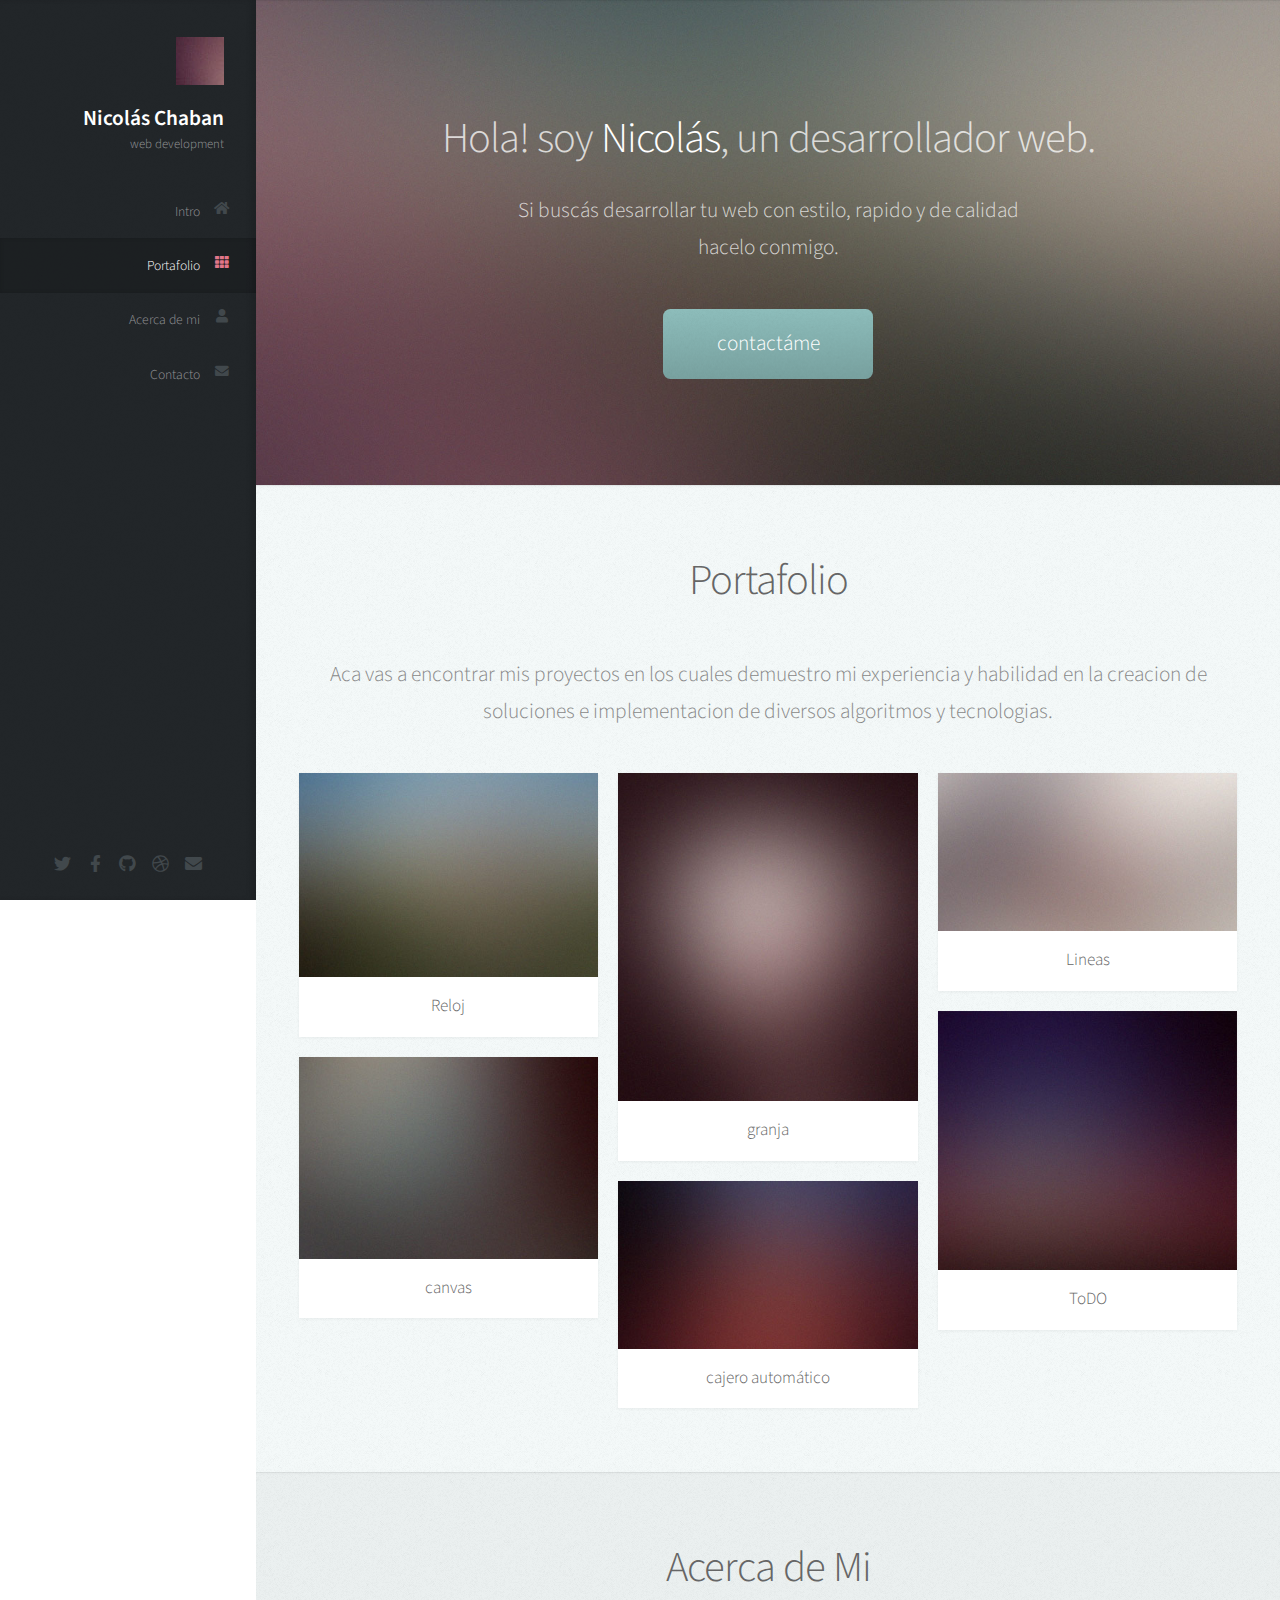
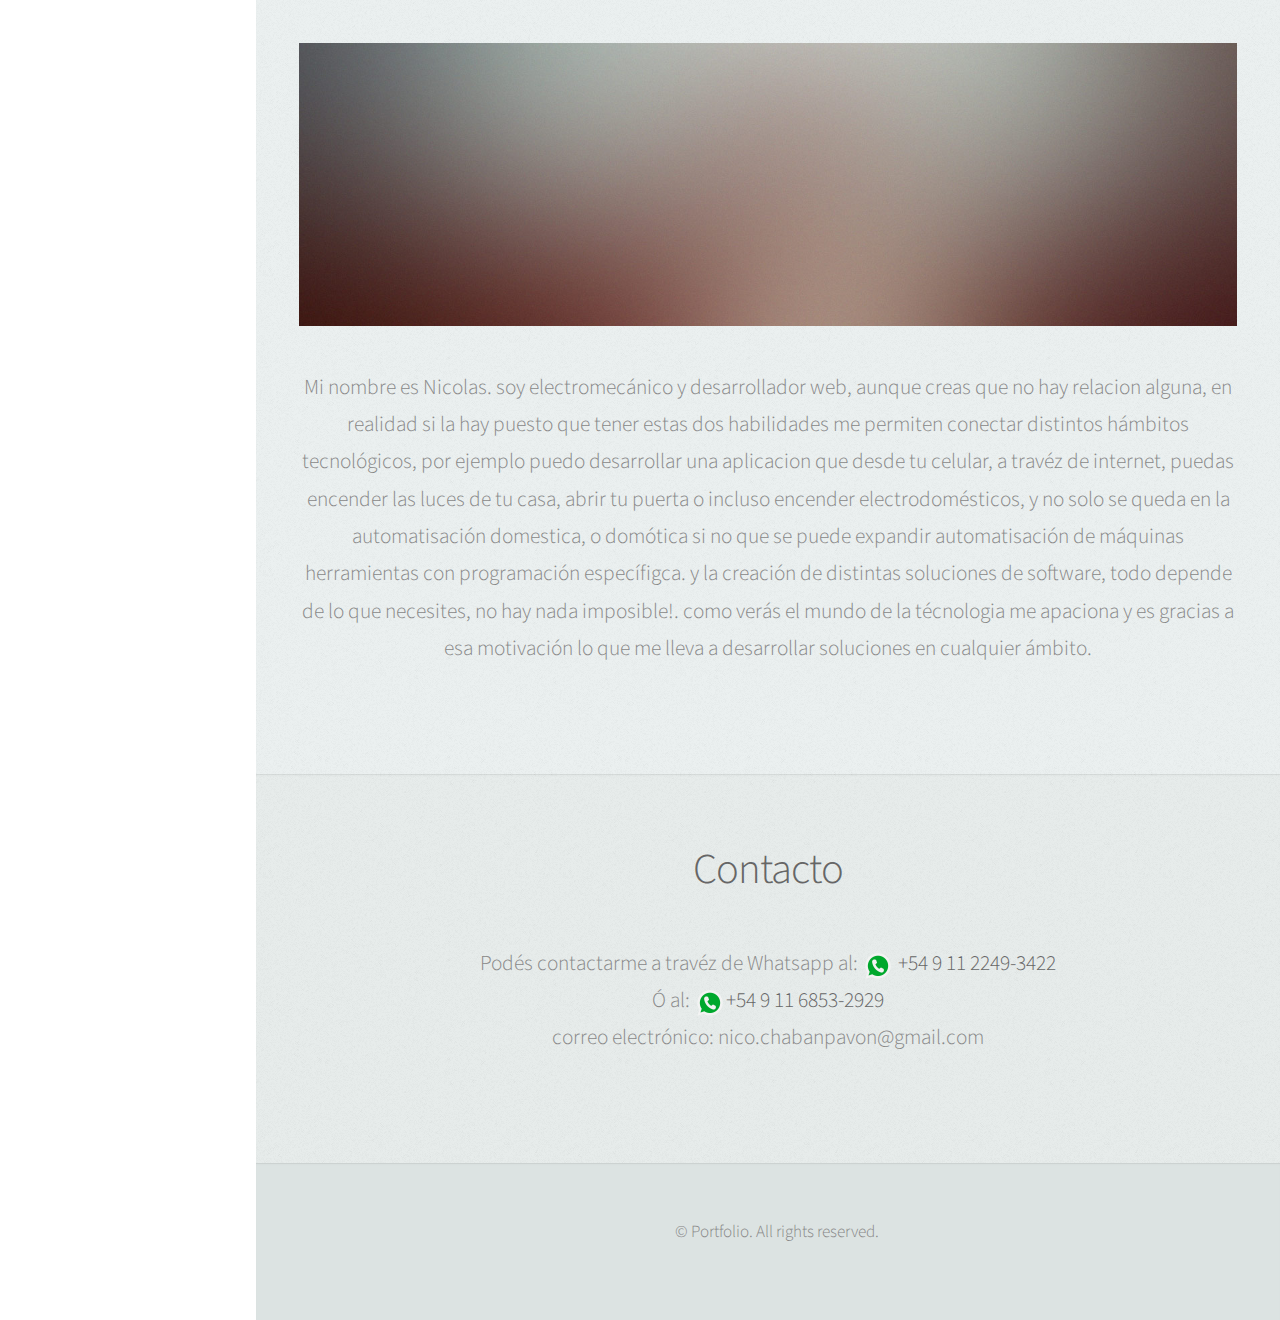
==== commit b0eabf55: "primer edicion de la plantilla" ====
--- a/html5up-prologue/index.html
+++ b/html5up-prologue/index.html
@@ -21,17 +21,17 @@
 					<!-- Logo -->
 						<div id="logo">
 							<span class="image avatar48"><img src="images/avatar.jpg" alt="" /></span>
-							<h1 id="title">Jane Doe</h1>
-							<p>Hyperspace Engineer</p>
+							<h1 id="title">Nicolás Chaban</h1>
+							<p>web development</p>
 						</div>
 
 					<!-- Nav -->
 						<nav id="nav">
 							<ul>
 								<li><a href="#top" id="top-link"><span class="icon solid fa-home">Intro</span></a></li>
-								<li><a href="#portfolio" id="portfolio-link"><span class="icon solid fa-th">Portfolio</span></a></li>
-								<li><a href="#about" id="about-link"><span class="icon solid fa-user">About Me</span></a></li>
-								<li><a href="#contact" id="contact-link"><span class="icon solid fa-envelope">Contact</span></a></li>
+								<li><a href="#portfolio" id="portfolio-link"><span class="icon solid fa-th">Portafolio</span></a></li>
+								<li><a href="#about" id="about-link"><span class="icon solid fa-user">Acerca de mi</span></a></li>
+								<li><a href="#contact" id="contact-link"><span class="icon solid fa-envelope">Contacto</span></a></li>
 							</ul>
 						</nav>
 
@@ -60,14 +60,13 @@
 						<div class="container">
 
 							<header>
-								<h2 class="alt">Hi! I'm <strong>Prologue</strong>, a <a href="http://html5up.net/license">free</a> responsive<br />
-								site template designed by <a href="http://html5up.net">HTML5 UP</a>.</h2>
-								<p>Ligula scelerisque justo sem accumsan diam quis<br />
-								vitae natoque dictum sollicitudin elementum.</p>
+								<h2 class="alt">Hola! soy <strong>Nicolás</strong>, un desarrollador web.</h2>
+								<p>Si buscás desarrollar tu web con estilo, rapido y de calidad<br />
+								 hacelo conmigo.</p>
 							</header>
 
 							<footer>
-								<a href="#portfolio" class="button scrolly">Magna Aliquam</a>
+								<a href="#portfolio" class="button scrolly">contactáme</a>
 							</footer>
 
 						</div>
@@ -78,54 +77,52 @@
 						<div class="container">
 
 							<header>
-								<h2>Portfolio</h2>
+								<h2>Portafolio</h2>
 							</header>
 
-							<p>Vitae natoque dictum etiam semper magnis enim feugiat convallis convallis
-							egestas rhoncus ridiculus in quis risus amet curabitur tempor orci penatibus.
-							Tellus erat mauris ipsum fermentum etiam vivamus eget. Nunc nibh morbi quis
-							fusce hendrerit lacus ridiculus.</p>
+							<p>Aca vas a encontrar mis proyectos en los cuales demuestro mi experiencia y habilidad en la
+								creacion de soluciones e implementacion de diversos algoritmos y tecnologias.</p>
 
 							<div class="row">
 								<div class="col-4 col-12-mobile">
 									<article class="item">
-										<a href="#" class="image fit"><img src="images/pic02.jpg" alt="" /></a>
+										<a href="../proyectos/reloj.html" target="_blank" class="image fit"><img src="images/pic02.jpg" alt="" /></a>
 										<header>
-											<h3>Ipsum Feugiat</h3>
+											<h3>Reloj</h3>
 										</header>
 									</article>
 									<article class="item">
-										<a href="#" class="image fit"><img src="images/pic03.jpg" alt="" /></a>
+										<a href="../proyectos/flechas/flechas.html" target="_blank" class="image fit"><img src="images/pic03.jpg" alt="" /></a>
 										<header>
-											<h3>Rhoncus Semper</h3>
+											<h3>canvas</h3>
 										</header>
 									</article>
 								</div>
 								<div class="col-4 col-12-mobile">
 									<article class="item">
-										<a href="#" class="image fit"><img src="images/pic04.jpg" alt="" /></a>
+										<a href="../proyectos/granja/granja.html" target="_blank" class="image fit"><img src="images/pic04.jpg" alt="" /></a>
 										<header>
-											<h3>Magna Nullam</h3>
+											<h3>granja</h3>
 										</header>
 									</article>
 									<article class="item">
-										<a href="#" class="image fit"><img src="images/pic05.jpg" alt="" /></a>
+										<a href="../proyectos/cajero/atm.html" target="_blank" class="image fit"><img src="images/pic05.jpg" alt="" /></a>
 										<header>
-											<h3>Natoque Vitae</h3>
+											<h3>cajero automático</h3>
 										</header>
 									</article>
 								</div>
 								<div class="col-4 col-12-mobile">
 									<article class="item">
-										<a href="#" class="image fit"><img src="images/pic06.jpg" alt="" /></a>
+										<a href="../proyectos/lineas/dibujos.html" target="_blank" class="image fit"><img src="images/pic06.jpg" alt="" /></a>
 										<header>
-											<h3>Dolor Penatibus</h3>
+											<h3>Lineas</h3>
 										</header>
 									</article>
 									<article class="item">
-										<a href="#" class="image fit"><img src="images/pic07.jpg" alt="" /></a>
+										<a href="../proyectos/ToDo.html" class="image fit"><img src="images/pic07.jpg" alt="" /></a>
 										<header>
-											<h3>Orci Convallis</h3>
+											<h3>ToDO</h3>
 										</header>
 									</article>
 								</div>
@@ -139,17 +136,17 @@
 						<div class="container">
 
 							<header>
-								<h2>About Me</h2>
+								<h2>Acerca de Mi</h2>
 							</header>
 
 							<a href="#" class="image featured"><img src="images/pic08.jpg" alt="" /></a>
 
-							<p>Tincidunt eu elit diam magnis pretium accumsan etiam id urna. Ridiculus
-							ultricies curae quis et rhoncus velit. Lobortis elementum aliquet nec vitae
-							laoreet eget cubilia quam non etiam odio tincidunt montes. Elementum sem
-							parturient nulla quam placerat viverra mauris non cum elit tempus ullamcorper
-							dolor. Libero rutrum ut lacinia donec curae mus vel quisque sociis nec
-							ornare iaculis.</p>
+							<p>Mi nombre es Nicolas. soy electromecánico y desarrollador web, aunque creas que no hay relacion alguna, en realidad si la hay
+								puesto que tener estas dos habilidades me permiten conectar distintos hámbitos tecnológicos, por ejemplo puedo desarrollar una aplicacion
+								que desde tu celular, a travéz de internet, puedas encender las luces de tu casa, abrir tu puerta o incluso encender electrodomésticos,
+								y no solo se queda en la automatisación domestica, o domótica si no que se puede expandir automatisación de máquinas herramientas con
+								programación específigca. y la creación de distintas soluciones de software, todo depende de lo que necesites, no hay nada imposible!. como verás el mundo de la técnologia
+								 me apaciona y es gracias a esa motivación lo que me lleva a desarrollar soluciones en cualquier ámbito.</p>
 
 						</div>
 					</section>
@@ -159,26 +156,12 @@
 						<div class="container">
 
 							<header>
-								<h2>Contact</h2>
+								<h2>Contacto</h2>
 							</header>
 
-							<p>Elementum sem parturient nulla quam placerat viverra
-							mauris non cum elit tempus ullamcorper dolor. Libero rutrum ut lacinia
-							donec curae mus. Eleifend id porttitor ac ultricies lobortis sem nunc
-							orci ridiculus faucibus a consectetur. Porttitor curae mauris urna mi dolor.</p>
-
-							<form method="post" action="#">
-								<div class="row">
-									<div class="col-6 col-12-mobile"><input type="text" name="name" placeholder="Name" /></div>
-									<div class="col-6 col-12-mobile"><input type="text" name="email" placeholder="Email" /></div>
-									<div class="col-12">
-										<textarea name="message" placeholder="Message"></textarea>
-									</div>
-									<div class="col-12">
-										<input type="submit" value="Send Message" />
-									</div>
-								</div>
-							</form>
+							<p>Podés contactarme a travéz de Whatsapp al: <img class="whpp-icon" src="../images/Whatsapp-512.webp" alt="icono de Whatsapp"> <b>+54 9 11 2249-3422</b> <br>
+								Ó al: <img class="whpp-icon" src="../images/Whatsapp-512.webp" alt="icono de Whatsapp"><b>+54 9 11 6853-2929</b><br>
+								correo electrónico: nico.chabanpavon@gmail.com </p>
 
 						</div>
 					</section>
@@ -190,7 +173,7 @@
 
 				<!-- Copyright -->
 					<ul class="copyright">
-						<li>&copy; Untitled. All rights reserved.</li><li>Design: <a href="http://html5up.net">HTML5 UP</a></li>
+						<li>&copy; Portfolio. All rights reserved.</li>
 					</ul>
 
 			</div>
--- a/html5up-prologue/assets/css/main.css
+++ b/html5up-prologue/assets/css/main.css
@@ -2630,4 +2630,10 @@
 					margin-top: 0;
 				}
 
-	}+	}
+
+	.whpp-icon {
+		height:2rem;
+		width:2rem;
+		vertical-align: bottom;
+	}
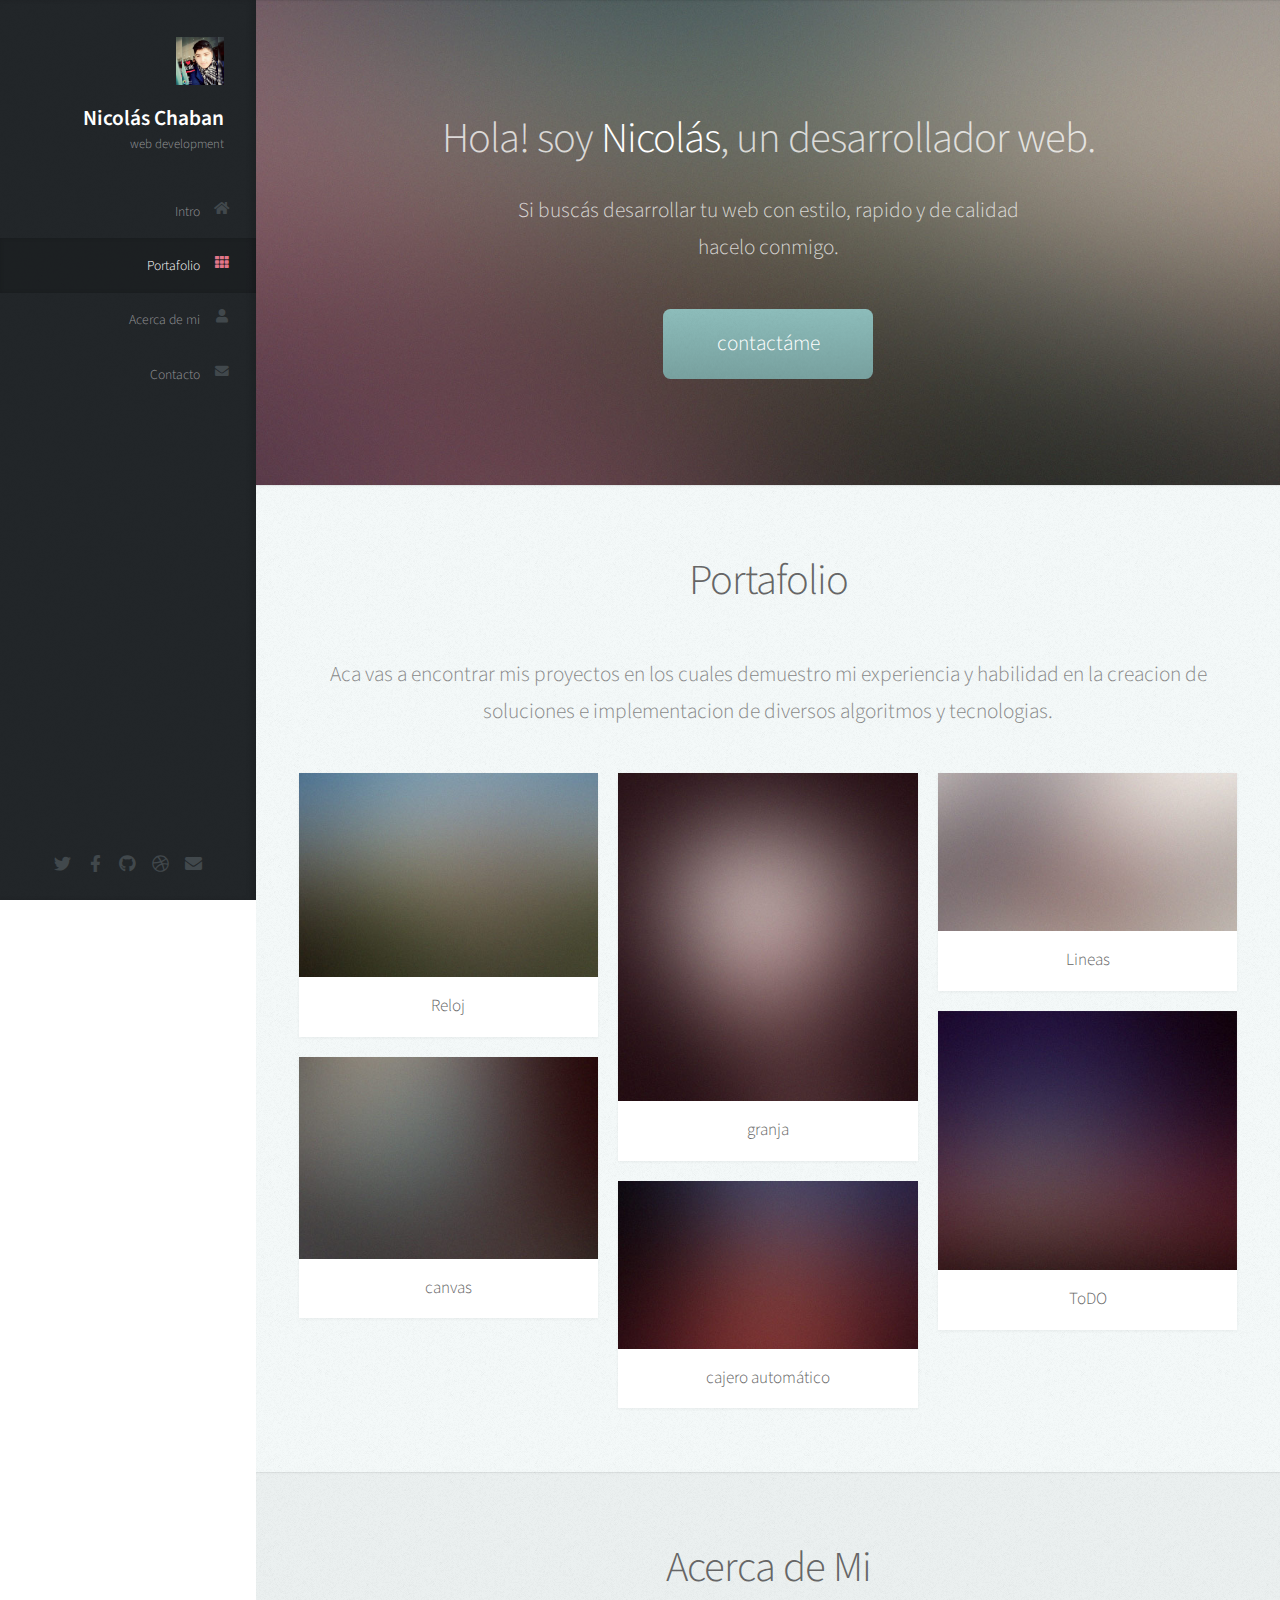
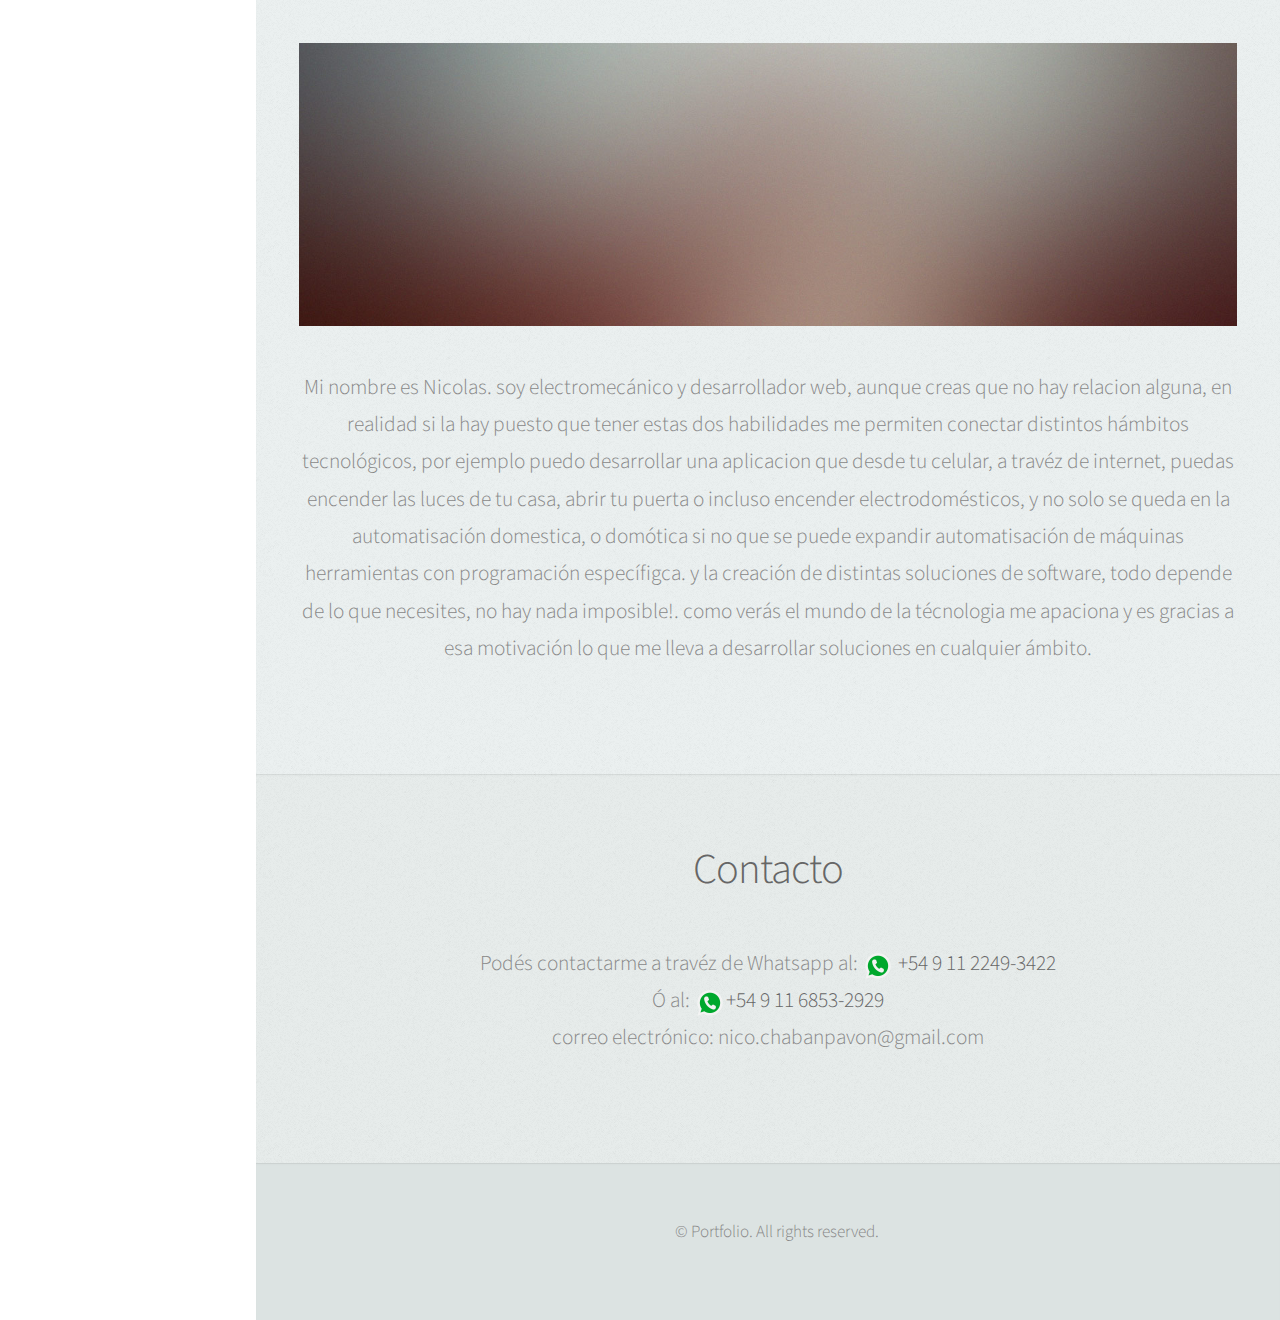
==== commit 39b48713: "segunda edicion portafolio" ====
--- a/html5up-prologue/index.html
+++ b/html5up-prologue/index.html
@@ -20,7 +20,7 @@
 
 					<!-- Logo -->
 						<div id="logo">
-							<span class="image avatar48"><img src="images/avatar.jpg" alt="" /></span>
+							<span class="image avatar48"><img src="images/me-self.jpg" alt="" /></span>
 							<h1 id="title">Nicolás Chaban</h1>
 							<p>web development</p>
 						</div>
@@ -66,7 +66,7 @@
 							</header>
 
 							<footer>
-								<a href="#portfolio" class="button scrolly">contactáme</a>
+								<a href="#contact" class="button scrolly">contactáme</a>
 							</footer>
 
 						</div>
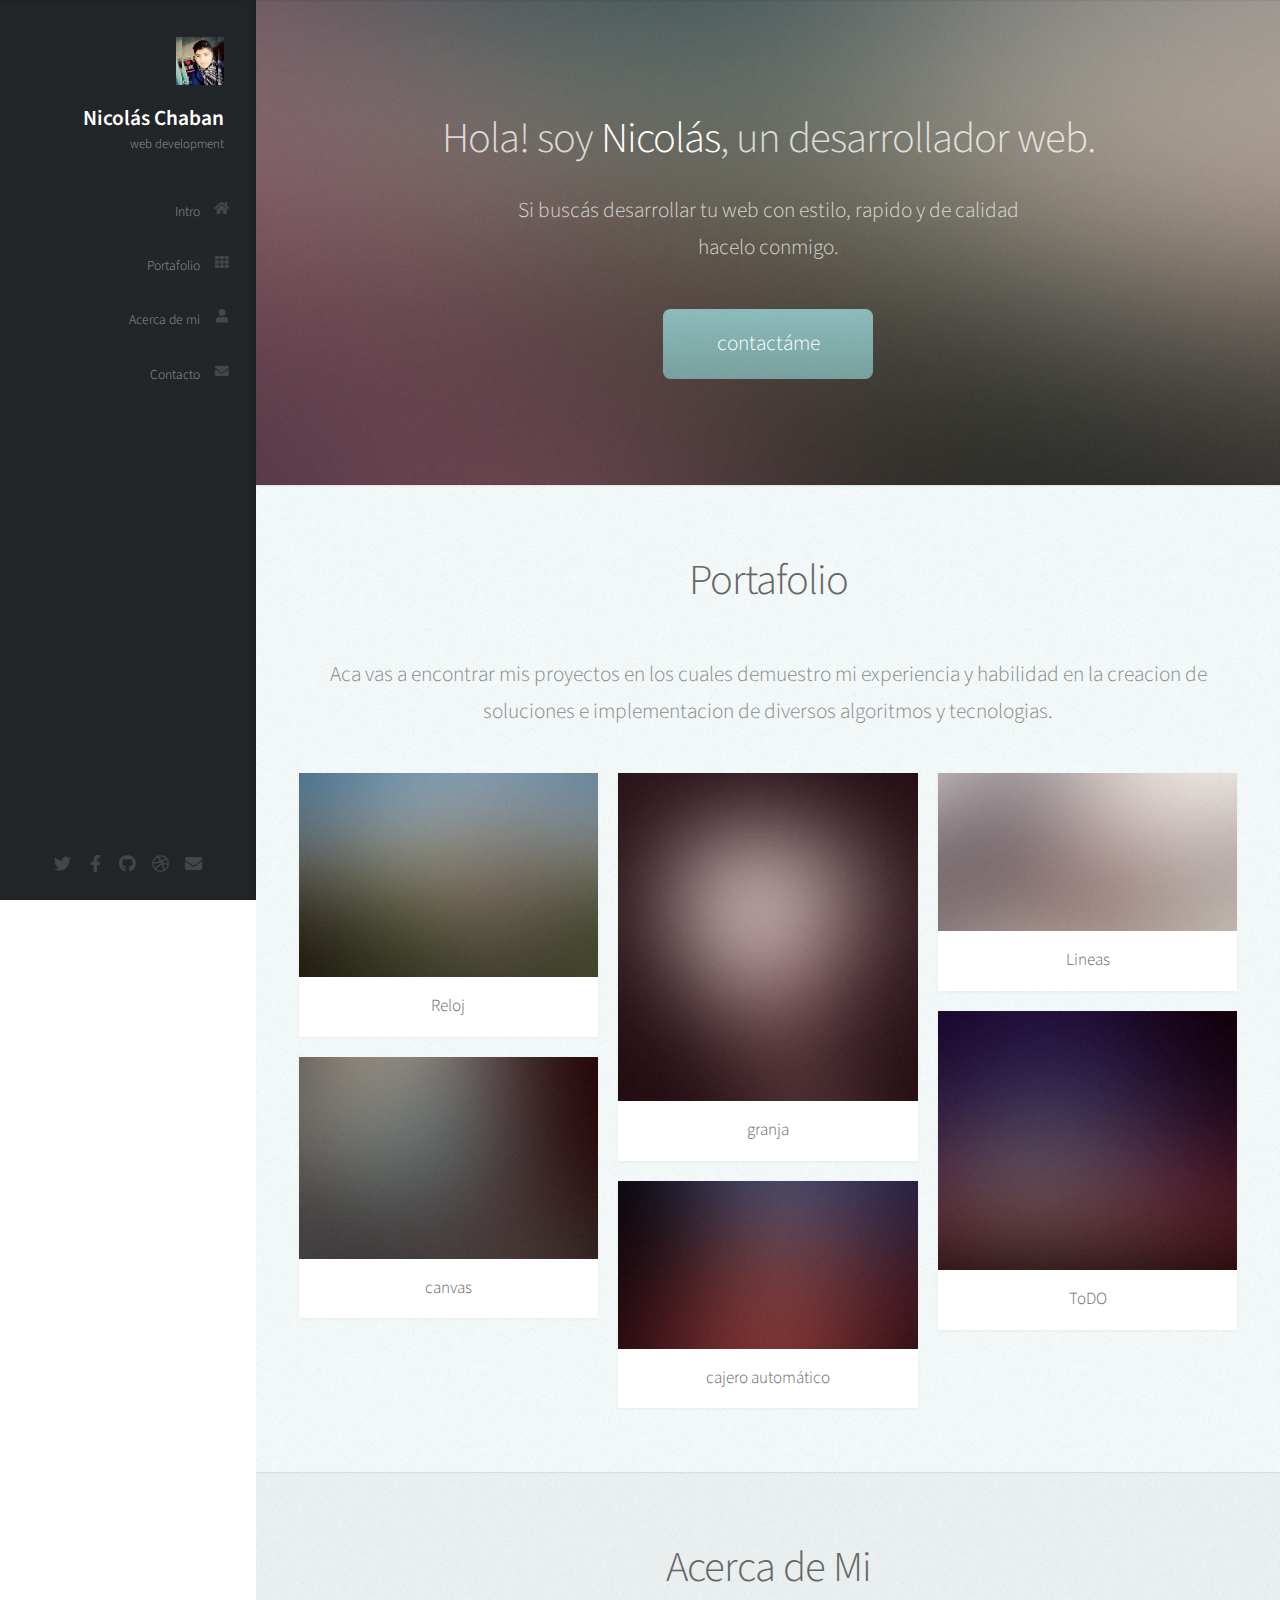
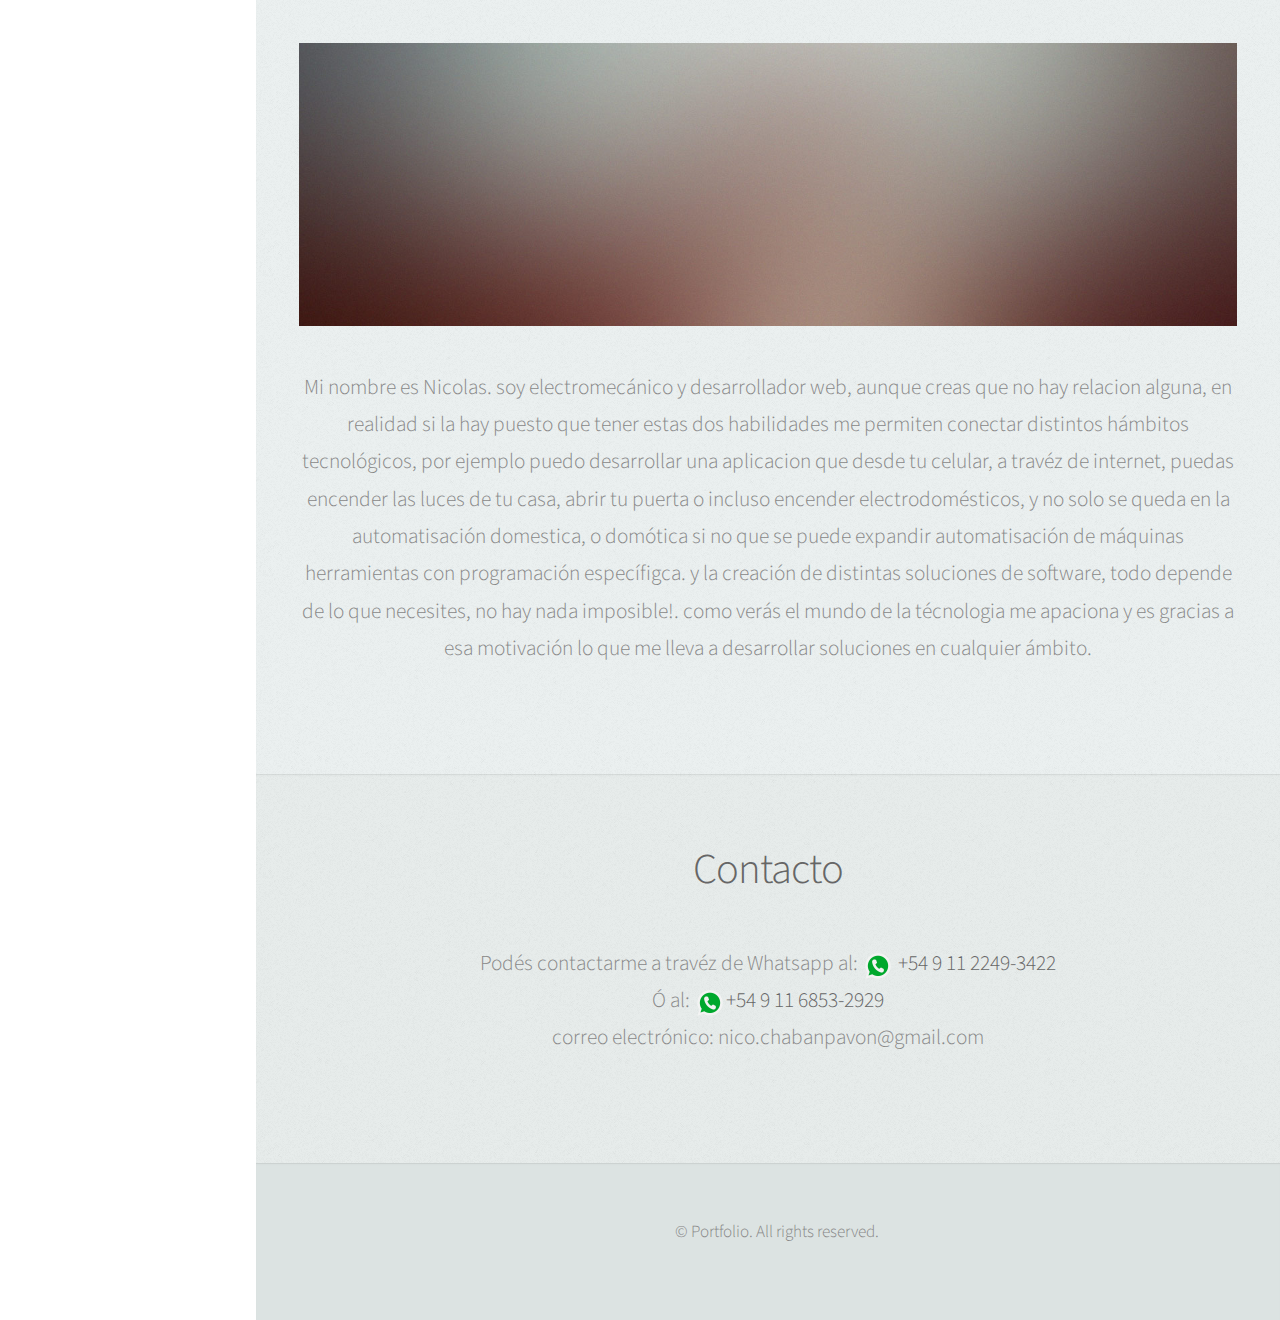
==== commit 8a361eb8: "limpieza de codigo desconocido" ====
--- a/html5up-prologue/index.html
+++ b/html5up-prologue/index.html
@@ -10,6 +10,9 @@
 		<meta charset="utf-8" />
 		<meta name="viewport" content="width=device-width, initial-scale=1, user-scalable=no" />
 		<link rel="stylesheet" href="assets/css/main.css" />
+		<link rel="stylesheet" href="assets/css/media1.css" /><link rel="stylesheet" href="assets/css/media2.css" />
+		<link rel="stylesheet" href="assets/css/media3.css" /><link rel="stylesheet" href="assets/css/media4.css" />
+		<link rel="stylesheet" href="assets/css/media5.css" /><link rel="stylesheet" href="assets/css/media6.css" />
 	</head>
 	<body class="is-preload">
 
--- a/html5up-prologue/assets/css/main.css
+++ b/html5up-prologue/assets/css/main.css
@@ -7,17 +7,7 @@
 	Free for personal and commercial use under the CCA 3.0 license (html5up.net/license)
 */
 
-html, body, div, span, applet, object,
-iframe, h1, h2, h3, h4, h5, h6, p, blockquote,
-pre, a, abbr, acronym, address, big, cite,
-code, del, dfn, em, img, ins, kbd, q, s, samp,
-small, strike, strong, sub, sup, tt, var, b,
-u, i, center, dl, dt, dd, ol, ul, li, fieldset,
-form, label, legend, table, caption, tbody,
-tfoot, thead, tr, th, td, article, aside,
-canvas, details, embed, figure, figcaption,
-footer, header, hgroup, menu, nav, output, ruby,
-section, summary, time, mark, audio, video {
+*{
 	margin: 0;
 	padding: 0;
 	border: 0;
@@ -500,1231 +490,6 @@
 				.row.gtr-200.gtr-uniform > * {
 					padding-top: 80px;
 				}
-
-		@media screen and (min-width: 961px) and (max-width: 1880px) {
-
-			.row {
-				display: flex;
-				flex-wrap: wrap;
-				box-sizing: border-box;
-				align-items: stretch;
-			}
-
-				.row > * {
-					box-sizing: border-box;
-				}
-
-				.row.gtr-uniform > * > :last-child {
-					margin-bottom: 0;
-				}
-
-				.row.aln-left {
-					justify-content: flex-start;
-				}
-
-				.row.aln-center {
-					justify-content: center;
-				}
-
-				.row.aln-right {
-					justify-content: flex-end;
-				}
-
-				.row.aln-top {
-					align-items: flex-start;
-				}
-
-				.row.aln-middle {
-					align-items: center;
-				}
-
-				.row.aln-bottom {
-					align-items: flex-end;
-				}
-
-				.row > .imp-wide {
-					order: -1;
-				}
-
-				.row > .col-1-wide {
-					width: 8.33333%;
-				}
-
-				.row > .off-1-wide {
-					margin-left: 8.33333%;
-				}
-
-				.row > .col-2-wide {
-					width: 16.66667%;
-				}
-
-				.row > .off-2-wide {
-					margin-left: 16.66667%;
-				}
-
-				.row > .col-3-wide {
-					width: 25%;
-				}
-
-				.row > .off-3-wide {
-					margin-left: 25%;
-				}
-
-				.row > .col-4-wide {
-					width: 33.33333%;
-				}
-
-				.row > .off-4-wide {
-					margin-left: 33.33333%;
-				}
-
-				.row > .col-5-wide {
-					width: 41.66667%;
-				}
-
-				.row > .off-5-wide {
-					margin-left: 41.66667%;
-				}
-
-				.row > .col-6-wide {
-					width: 50%;
-				}
-
-				.row > .off-6-wide {
-					margin-left: 50%;
-				}
-
-				.row > .col-7-wide {
-					width: 58.33333%;
-				}
-
-				.row > .off-7-wide {
-					margin-left: 58.33333%;
-				}
-
-				.row > .col-8-wide {
-					width: 66.66667%;
-				}
-
-				.row > .off-8-wide {
-					margin-left: 66.66667%;
-				}
-
-				.row > .col-9-wide {
-					width: 75%;
-				}
-
-				.row > .off-9-wide {
-					margin-left: 75%;
-				}
-
-				.row > .col-10-wide {
-					width: 83.33333%;
-				}
-
-				.row > .off-10-wide {
-					margin-left: 83.33333%;
-				}
-
-				.row > .col-11-wide {
-					width: 91.66667%;
-				}
-
-				.row > .off-11-wide {
-					margin-left: 91.66667%;
-				}
-
-				.row > .col-12-wide {
-					width: 100%;
-				}
-
-				.row > .off-12-wide {
-					margin-left: 100%;
-				}
-
-				.row.gtr-0 {
-					margin-top: 0px;
-					margin-left: 0px;
-				}
-
-					.row.gtr-0 > * {
-						padding: 0px 0 0 0px;
-					}
-
-					.row.gtr-0.gtr-uniform {
-						margin-top: 0px;
-					}
-
-						.row.gtr-0.gtr-uniform > * {
-							padding-top: 0px;
-						}
-
-				.row.gtr-25 {
-					margin-top: -10px;
-					margin-left: -10px;
-				}
-
-					.row.gtr-25 > * {
-						padding: 10px 0 0 10px;
-					}
-
-					.row.gtr-25.gtr-uniform {
-						margin-top: -10px;
-					}
-
-						.row.gtr-25.gtr-uniform > * {
-							padding-top: 10px;
-						}
-
-				.row.gtr-50 {
-					margin-top: -20px;
-					margin-left: -20px;
-				}
-
-					.row.gtr-50 > * {
-						padding: 20px 0 0 20px;
-					}
-
-					.row.gtr-50.gtr-uniform {
-						margin-top: -20px;
-					}
-
-						.row.gtr-50.gtr-uniform > * {
-							padding-top: 20px;
-						}
-
-				.row {
-					margin-top: -40px;
-					margin-left: -40px;
-				}
-
-					.row > * {
-						padding: 40px 0 0 40px;
-					}
-
-					.row.gtr-uniform {
-						margin-top: -40px;
-					}
-
-						.row.gtr-uniform > * {
-							padding-top: 40px;
-						}
-
-				.row.gtr-150 {
-					margin-top: -60px;
-					margin-left: -60px;
-				}
-
-					.row.gtr-150 > * {
-						padding: 60px 0 0 60px;
-					}
-
-					.row.gtr-150.gtr-uniform {
-						margin-top: -60px;
-					}
-
-						.row.gtr-150.gtr-uniform > * {
-							padding-top: 60px;
-						}
-
-				.row.gtr-200 {
-					margin-top: -80px;
-					margin-left: -80px;
-				}
-
-					.row.gtr-200 > * {
-						padding: 80px 0 0 80px;
-					}
-
-					.row.gtr-200.gtr-uniform {
-						margin-top: -80px;
-					}
-
-						.row.gtr-200.gtr-uniform > * {
-							padding-top: 80px;
-						}
-
-		}
-
-		@media screen and (min-width: 961px) and (max-width: 1620px) {
-
-			.row {
-				display: flex;
-				flex-wrap: wrap;
-				box-sizing: border-box;
-				align-items: stretch;
-			}
-
-				.row > * {
-					box-sizing: border-box;
-				}
-
-				.row.gtr-uniform > * > :last-child {
-					margin-bottom: 0;
-				}
-
-				.row.aln-left {
-					justify-content: flex-start;
-				}
-
-				.row.aln-center {
-					justify-content: center;
-				}
-
-				.row.aln-right {
-					justify-content: flex-end;
-				}
-
-				.row.aln-top {
-					align-items: flex-start;
-				}
-
-				.row.aln-middle {
-					align-items: center;
-				}
-
-				.row.aln-bottom {
-					align-items: flex-end;
-				}
-
-				.row > .imp-normal {
-					order: -1;
-				}
-
-				.row > .col-1-normal {
-					width: 8.33333%;
-				}
-
-				.row > .off-1-normal {
-					margin-left: 8.33333%;
-				}
-
-				.row > .col-2-normal {
-					width: 16.66667%;
-				}
-
-				.row > .off-2-normal {
-					margin-left: 16.66667%;
-				}
-
-				.row > .col-3-normal {
-					width: 25%;
-				}
-
-				.row > .off-3-normal {
-					margin-left: 25%;
-				}
-
-				.row > .col-4-normal {
-					width: 33.33333%;
-				}
-
-				.row > .off-4-normal {
-					margin-left: 33.33333%;
-				}
-
-				.row > .col-5-normal {
-					width: 41.66667%;
-				}
-
-				.row > .off-5-normal {
-					margin-left: 41.66667%;
-				}
-
-				.row > .col-6-normal {
-					width: 50%;
-				}
-
-				.row > .off-6-normal {
-					margin-left: 50%;
-				}
-
-				.row > .col-7-normal {
-					width: 58.33333%;
-				}
-
-				.row > .off-7-normal {
-					margin-left: 58.33333%;
-				}
-
-				.row > .col-8-normal {
-					width: 66.66667%;
-				}
-
-				.row > .off-8-normal {
-					margin-left: 66.66667%;
-				}
-
-				.row > .col-9-normal {
-					width: 75%;
-				}
-
-				.row > .off-9-normal {
-					margin-left: 75%;
-				}
-
-				.row > .col-10-normal {
-					width: 83.33333%;
-				}
-
-				.row > .off-10-normal {
-					margin-left: 83.33333%;
-				}
-
-				.row > .col-11-normal {
-					width: 91.66667%;
-				}
-
-				.row > .off-11-normal {
-					margin-left: 91.66667%;
-				}
-
-				.row > .col-12-normal {
-					width: 100%;
-				}
-
-				.row > .off-12-normal {
-					margin-left: 100%;
-				}
-
-				.row.gtr-0 {
-					margin-top: 0px;
-					margin-left: 0px;
-				}
-
-					.row.gtr-0 > * {
-						padding: 0px 0 0 0px;
-					}
-
-					.row.gtr-0.gtr-uniform {
-						margin-top: 0px;
-					}
-
-						.row.gtr-0.gtr-uniform > * {
-							padding-top: 0px;
-						}
-
-				.row.gtr-25 {
-					margin-top: -10px;
-					margin-left: -10px;
-				}
-
-					.row.gtr-25 > * {
-						padding: 10px 0 0 10px;
-					}
-
-					.row.gtr-25.gtr-uniform {
-						margin-top: -10px;
-					}
-
-						.row.gtr-25.gtr-uniform > * {
-							padding-top: 10px;
-						}
-
-				.row.gtr-50 {
-					margin-top: -20px;
-					margin-left: -20px;
-				}
-
-					.row.gtr-50 > * {
-						padding: 20px 0 0 20px;
-					}
-
-					.row.gtr-50.gtr-uniform {
-						margin-top: -20px;
-					}
-
-						.row.gtr-50.gtr-uniform > * {
-							padding-top: 20px;
-						}
-
-				.row {
-					margin-top: -40px;
-					margin-left: -40px;
-				}
-
-					.row > * {
-						padding: 40px 0 0 40px;
-					}
-
-					.row.gtr-uniform {
-						margin-top: -40px;
-					}
-
-						.row.gtr-uniform > * {
-							padding-top: 40px;
-						}
-
-				.row.gtr-150 {
-					margin-top: -60px;
-					margin-left: -60px;
-				}
-
-					.row.gtr-150 > * {
-						padding: 60px 0 0 60px;
-					}
-
-					.row.gtr-150.gtr-uniform {
-						margin-top: -60px;
-					}
-
-						.row.gtr-150.gtr-uniform > * {
-							padding-top: 60px;
-						}
-
-				.row.gtr-200 {
-					margin-top: -80px;
-					margin-left: -80px;
-				}
-
-					.row.gtr-200 > * {
-						padding: 80px 0 0 80px;
-					}
-
-					.row.gtr-200.gtr-uniform {
-						margin-top: -80px;
-					}
-
-						.row.gtr-200.gtr-uniform > * {
-							padding-top: 80px;
-						}
-
-		}
-
-		@media screen and (min-width: 961px) and (max-width: 1320px) {
-
-			.row {
-				display: flex;
-				flex-wrap: wrap;
-				box-sizing: border-box;
-				align-items: stretch;
-			}
-
-				.row > * {
-					box-sizing: border-box;
-				}
-
-				.row.gtr-uniform > * > :last-child {
-					margin-bottom: 0;
-				}
-
-				.row.aln-left {
-					justify-content: flex-start;
-				}
-
-				.row.aln-center {
-					justify-content: center;
-				}
-
-				.row.aln-right {
-					justify-content: flex-end;
-				}
-
-				.row.aln-top {
-					align-items: flex-start;
-				}
-
-				.row.aln-middle {
-					align-items: center;
-				}
-
-				.row.aln-bottom {
-					align-items: flex-end;
-				}
-
-				.row > .imp-narrow {
-					order: -1;
-				}
-
-				.row > .col-1-narrow {
-					width: 8.33333%;
-				}
-
-				.row > .off-1-narrow {
-					margin-left: 8.33333%;
-				}
-
-				.row > .col-2-narrow {
-					width: 16.66667%;
-				}
-
-				.row > .off-2-narrow {
-					margin-left: 16.66667%;
-				}
-
-				.row > .col-3-narrow {
-					width: 25%;
-				}
-
-				.row > .off-3-narrow {
-					margin-left: 25%;
-				}
-
-				.row > .col-4-narrow {
-					width: 33.33333%;
-				}
-
-				.row > .off-4-narrow {
-					margin-left: 33.33333%;
-				}
-
-				.row > .col-5-narrow {
-					width: 41.66667%;
-				}
-
-				.row > .off-5-narrow {
-					margin-left: 41.66667%;
-				}
-
-				.row > .col-6-narrow {
-					width: 50%;
-				}
-
-				.row > .off-6-narrow {
-					margin-left: 50%;
-				}
-
-				.row > .col-7-narrow {
-					width: 58.33333%;
-				}
-
-				.row > .off-7-narrow {
-					margin-left: 58.33333%;
-				}
-
-				.row > .col-8-narrow {
-					width: 66.66667%;
-				}
-
-				.row > .off-8-narrow {
-					margin-left: 66.66667%;
-				}
-
-				.row > .col-9-narrow {
-					width: 75%;
-				}
-
-				.row > .off-9-narrow {
-					margin-left: 75%;
-				}
-
-				.row > .col-10-narrow {
-					width: 83.33333%;
-				}
-
-				.row > .off-10-narrow {
-					margin-left: 83.33333%;
-				}
-
-				.row > .col-11-narrow {
-					width: 91.66667%;
-				}
-
-				.row > .off-11-narrow {
-					margin-left: 91.66667%;
-				}
-
-				.row > .col-12-narrow {
-					width: 100%;
-				}
-
-				.row > .off-12-narrow {
-					margin-left: 100%;
-				}
-
-				.row.gtr-0 {
-					margin-top: 0px;
-					margin-left: 0px;
-				}
-
-					.row.gtr-0 > * {
-						padding: 0px 0 0 0px;
-					}
-
-					.row.gtr-0.gtr-uniform {
-						margin-top: 0px;
-					}
-
-						.row.gtr-0.gtr-uniform > * {
-							padding-top: 0px;
-						}
-
-				.row.gtr-25 {
-					margin-top: -5px;
-					margin-left: -5px;
-				}
-
-					.row.gtr-25 > * {
-						padding: 5px 0 0 5px;
-					}
-
-					.row.gtr-25.gtr-uniform {
-						margin-top: -5px;
-					}
-
-						.row.gtr-25.gtr-uniform > * {
-							padding-top: 5px;
-						}
-
-				.row.gtr-50 {
-					margin-top: -10px;
-					margin-left: -10px;
-				}
-
-					.row.gtr-50 > * {
-						padding: 10px 0 0 10px;
-					}
-
-					.row.gtr-50.gtr-uniform {
-						margin-top: -10px;
-					}
-
-						.row.gtr-50.gtr-uniform > * {
-							padding-top: 10px;
-						}
-
-				.row {
-					margin-top: -20px;
-					margin-left: -20px;
-				}
-
-					.row > * {
-						padding: 20px 0 0 20px;
-					}
-
-					.row.gtr-uniform {
-						margin-top: -20px;
-					}
-
-						.row.gtr-uniform > * {
-							padding-top: 20px;
-						}
-
-				.row.gtr-150 {
-					margin-top: -30px;
-					margin-left: -30px;
-				}
-
-					.row.gtr-150 > * {
-						padding: 30px 0 0 30px;
-					}
-
-					.row.gtr-150.gtr-uniform {
-						margin-top: -30px;
-					}
-
-						.row.gtr-150.gtr-uniform > * {
-							padding-top: 30px;
-						}
-
-				.row.gtr-200 {
-					margin-top: -40px;
-					margin-left: -40px;
-				}
-
-					.row.gtr-200 > * {
-						padding: 40px 0 0 40px;
-					}
-
-					.row.gtr-200.gtr-uniform {
-						margin-top: -40px;
-					}
-
-						.row.gtr-200.gtr-uniform > * {
-							padding-top: 40px;
-						}
-
-		}
-
-		@media screen and (max-width: 960px) {
-
-			.row {
-				display: flex;
-				flex-wrap: wrap;
-				box-sizing: border-box;
-				align-items: stretch;
-			}
-
-				.row > * {
-					box-sizing: border-box;
-				}
-
-				.row.gtr-uniform > * > :last-child {
-					margin-bottom: 0;
-				}
-
-				.row.aln-left {
-					justify-content: flex-start;
-				}
-
-				.row.aln-center {
-					justify-content: center;
-				}
-
-				.row.aln-right {
-					justify-content: flex-end;
-				}
-
-				.row.aln-top {
-					align-items: flex-start;
-				}
-
-				.row.aln-middle {
-					align-items: center;
-				}
-
-				.row.aln-bottom {
-					align-items: flex-end;
-				}
-
-				.row > .imp-narrower {
-					order: -1;
-				}
-
-				.row > .col-1-narrower {
-					width: 8.33333%;
-				}
-
-				.row > .off-1-narrower {
-					margin-left: 8.33333%;
-				}
-
-				.row > .col-2-narrower {
-					width: 16.66667%;
-				}
-
-				.row > .off-2-narrower {
-					margin-left: 16.66667%;
-				}
-
-				.row > .col-3-narrower {
-					width: 25%;
-				}
-
-				.row > .off-3-narrower {
-					margin-left: 25%;
-				}
-
-				.row > .col-4-narrower {
-					width: 33.33333%;
-				}
-
-				.row > .off-4-narrower {
-					margin-left: 33.33333%;
-				}
-
-				.row > .col-5-narrower {
-					width: 41.66667%;
-				}
-
-				.row > .off-5-narrower {
-					margin-left: 41.66667%;
-				}
-
-				.row > .col-6-narrower {
-					width: 50%;
-				}
-
-				.row > .off-6-narrower {
-					margin-left: 50%;
-				}
-
-				.row > .col-7-narrower {
-					width: 58.33333%;
-				}
-
-				.row > .off-7-narrower {
-					margin-left: 58.33333%;
-				}
-
-				.row > .col-8-narrower {
-					width: 66.66667%;
-				}
-
-				.row > .off-8-narrower {
-					margin-left: 66.66667%;
-				}
-
-				.row > .col-9-narrower {
-					width: 75%;
-				}
-
-				.row > .off-9-narrower {
-					margin-left: 75%;
-				}
-
-				.row > .col-10-narrower {
-					width: 83.33333%;
-				}
-
-				.row > .off-10-narrower {
-					margin-left: 83.33333%;
-				}
-
-				.row > .col-11-narrower {
-					width: 91.66667%;
-				}
-
-				.row > .off-11-narrower {
-					margin-left: 91.66667%;
-				}
-
-				.row > .col-12-narrower {
-					width: 100%;
-				}
-
-				.row > .off-12-narrower {
-					margin-left: 100%;
-				}
-
-				.row.gtr-0 {
-					margin-top: 0px;
-					margin-left: 0px;
-				}
-
-					.row.gtr-0 > * {
-						padding: 0px 0 0 0px;
-					}
-
-					.row.gtr-0.gtr-uniform {
-						margin-top: 0px;
-					}
-
-						.row.gtr-0.gtr-uniform > * {
-							padding-top: 0px;
-						}
-
-				.row.gtr-25 {
-					margin-top: -5px;
-					margin-left: -5px;
-				}
-
-					.row.gtr-25 > * {
-						padding: 5px 0 0 5px;
-					}
-
-					.row.gtr-25.gtr-uniform {
-						margin-top: -5px;
-					}
-
-						.row.gtr-25.gtr-uniform > * {
-							padding-top: 5px;
-						}
-
-				.row.gtr-50 {
-					margin-top: -10px;
-					margin-left: -10px;
-				}
-
-					.row.gtr-50 > * {
-						padding: 10px 0 0 10px;
-					}
-
-					.row.gtr-50.gtr-uniform {
-						margin-top: -10px;
-					}
-
-						.row.gtr-50.gtr-uniform > * {
-							padding-top: 10px;
-						}
-
-				.row {
-					margin-top: -20px;
-					margin-left: -20px;
-				}
-
-					.row > * {
-						padding: 20px 0 0 20px;
-					}
-
-					.row.gtr-uniform {
-						margin-top: -20px;
-					}
-
-						.row.gtr-uniform > * {
-							padding-top: 20px;
-						}
-
-				.row.gtr-150 {
-					margin-top: -30px;
-					margin-left: -30px;
-				}
-
-					.row.gtr-150 > * {
-						padding: 30px 0 0 30px;
-					}
-
-					.row.gtr-150.gtr-uniform {
-						margin-top: -30px;
-					}
-
-						.row.gtr-150.gtr-uniform > * {
-							padding-top: 30px;
-						}
-
-				.row.gtr-200 {
-					margin-top: -40px;
-					margin-left: -40px;
-				}
-
-					.row.gtr-200 > * {
-						padding: 40px 0 0 40px;
-					}
-
-					.row.gtr-200.gtr-uniform {
-						margin-top: -40px;
-					}
-
-						.row.gtr-200.gtr-uniform > * {
-							padding-top: 40px;
-						}
-
-		}
-
-		@media screen and (max-width: 736px) {
-
-			.row {
-				display: flex;
-				flex-wrap: wrap;
-				box-sizing: border-box;
-				align-items: stretch;
-			}
-
-				.row > * {
-					box-sizing: border-box;
-				}
-
-				.row.gtr-uniform > * > :last-child {
-					margin-bottom: 0;
-				}
-
-				.row.aln-left {
-					justify-content: flex-start;
-				}
-
-				.row.aln-center {
-					justify-content: center;
-				}
-
-				.row.aln-right {
-					justify-content: flex-end;
-				}
-
-				.row.aln-top {
-					align-items: flex-start;
-				}
-
-				.row.aln-middle {
-					align-items: center;
-				}
-
-				.row.aln-bottom {
-					align-items: flex-end;
-				}
-
-				.row > .imp-mobile {
-					order: -1;
-				}
-
-				.row > .col-1-mobile {
-					width: 8.33333%;
-				}
-
-				.row > .off-1-mobile {
-					margin-left: 8.33333%;
-				}
-
-				.row > .col-2-mobile {
-					width: 16.66667%;
-				}
-
-				.row > .off-2-mobile {
-					margin-left: 16.66667%;
-				}
-
-				.row > .col-3-mobile {
-					width: 25%;
-				}
-
-				.row > .off-3-mobile {
-					margin-left: 25%;
-				}
-
-				.row > .col-4-mobile {
-					width: 33.33333%;
-				}
-
-				.row > .off-4-mobile {
-					margin-left: 33.33333%;
-				}
-
-				.row > .col-5-mobile {
-					width: 41.66667%;
-				}
-
-				.row > .off-5-mobile {
-					margin-left: 41.66667%;
-				}
-
-				.row > .col-6-mobile {
-					width: 50%;
-				}
-
-				.row > .off-6-mobile {
-					margin-left: 50%;
-				}
-
-				.row > .col-7-mobile {
-					width: 58.33333%;
-				}
-
-				.row > .off-7-mobile {
-					margin-left: 58.33333%;
-				}
-
-				.row > .col-8-mobile {
-					width: 66.66667%;
-				}
-
-				.row > .off-8-mobile {
-					margin-left: 66.66667%;
-				}
-
-				.row > .col-9-mobile {
-					width: 75%;
-				}
-
-				.row > .off-9-mobile {
-					margin-left: 75%;
-				}
-
-				.row > .col-10-mobile {
-					width: 83.33333%;
-				}
-
-				.row > .off-10-mobile {
-					margin-left: 83.33333%;
-				}
-
-				.row > .col-11-mobile {
-					width: 91.66667%;
-				}
-
-				.row > .off-11-mobile {
-					margin-left: 91.66667%;
-				}
-
-				.row > .col-12-mobile {
-					width: 100%;
-				}
-
-				.row > .off-12-mobile {
-					margin-left: 100%;
-				}
-
-				.row.gtr-0 {
-					margin-top: 0px;
-					margin-left: 0px;
-				}
-
-					.row.gtr-0 > * {
-						padding: 0px 0 0 0px;
-					}
-
-					.row.gtr-0.gtr-uniform {
-						margin-top: 0px;
-					}
-
-						.row.gtr-0.gtr-uniform > * {
-							padding-top: 0px;
-						}
-
-				.row.gtr-25 {
-					margin-top: -5px;
-					margin-left: -5px;
-				}
-
-					.row.gtr-25 > * {
-						padding: 5px 0 0 5px;
-					}
-
-					.row.gtr-25.gtr-uniform {
-						margin-top: -5px;
-					}
-
-						.row.gtr-25.gtr-uniform > * {
-							padding-top: 5px;
-						}
-
-				.row.gtr-50 {
-					margin-top: -10px;
-					margin-left: -10px;
-				}
-
-					.row.gtr-50 > * {
-						padding: 10px 0 0 10px;
-					}
-
-					.row.gtr-50.gtr-uniform {
-						margin-top: -10px;
-					}
-
-						.row.gtr-50.gtr-uniform > * {
-							padding-top: 10px;
-						}
-
-				.row {
-					margin-top: -20px;
-					margin-left: -20px;
-				}
-
-					.row > * {
-						padding: 20px 0 0 20px;
-					}
-
-					.row.gtr-uniform {
-						margin-top: -20px;
-					}
-
-						.row.gtr-uniform > * {
-							padding-top: 20px;
-						}
-
-				.row.gtr-150 {
-					margin-top: -30px;
-					margin-left: -30px;
-				}
-
-					.row.gtr-150 > * {
-						padding: 30px 0 0 30px;
-					}
-
-					.row.gtr-150.gtr-uniform {
-						margin-top: -30px;
-					}
-
-						.row.gtr-150.gtr-uniform > * {
-							padding-top: 30px;
-						}
-
-				.row.gtr-200 {
-					margin-top: -40px;
-					margin-left: -40px;
-				}
-
-					.row.gtr-200 > * {
-						padding: 40px 0 0 40px;
-					}
-
-					.row.gtr-200.gtr-uniform {
-						margin-top: -40px;
-					}
-
-						.row.gtr-200.gtr-uniform > * {
-							padding-top: 40px;
-						}
-
-		}
 
 /* Sections/Article */
 
@@ -2265,372 +1030,6 @@
 
 /* Wide */
 
-	@media screen and (min-width: 961px) and (max-width: 1880px) {
-
-		/* Basic */
-
-			body, input, textarea, select {
-				font-size: 17pt;
-			}
-
-		/* Header */
-
-			#header {
-				width: 300px;
-			}
-
-		/* Footer */
-
-			#footer {
-				margin-left: 300px;
-			}
-
-		/* Main */
-
-			#main {
-				margin-left: 300px;
-			}
-
-	}
-
-/* Normal */
-
-	@media screen and (min-width: 961px) and (max-width: 1620px) {
-
-		/* Main */
-
-			#main > section {
-				padding: 3em 0;
-			}
-
-			#main section.cover {
-				padding: 5em 0;
-			}
-
-	}
-
-/* Narrow */
-
-	@media screen and (min-width: 961px) and (max-width: 1320px) {
-
-		/* Basic */
-
-			body, input, textarea, select {
-				font-size: 16pt;
-			}
-
-			.container {
-				padding: 0 2em 0 2em;
-			}
-
-		/* Icons */
-
-			ul.icons li a {
-				width: 1.75em;
-			}
-
-		/* Item */
-
-			.item {
-				margin-bottom: 20px;
-			}
-
-		/* Header */
-
-			#header {
-				width: 20%;
-			}
-
-			#logo .image {
-				position: relative;
-				margin: 0 0 0.5em 0;
-			}
-
-			#nav ul li a {
-				font-size: 0.8em;
-				padding-top: 0.5em;
-				padding-bottom: 0.5em;
-			}
-
-				#nav ul li a span {
-					padding-right: 2.25em;
-				}
-
-					#nav ul li a span:before {
-						left: 100%;
-						margin-left: -1.25em;
-						line-height: 2.25em;
-					}
-
-		/* Footer */
-
-			#footer {
-				margin-left: 20%;
-			}
-
-		/* Main */
-
-			#main {
-				margin-left: 20%;
-			}
-
-	}
-
-/* Narrower */
-
-	#headerToggle {
-		display: none;
-	}
-
-	@media screen and (max-width: 960px) {
-
-		/* Basic */
-
-			html, body {
-				overflow-x: hidden;
-			}
-
-			body, input, textarea, select {
-				font-size: 16pt;
-			}
-
-			header br {
-				display: none;
-			}
-
-			.container {
-				padding: 0 2em 0 2em;
-			}
-
-		/* Item */
-
-			.item {
-				margin-bottom: 15px;
-			}
-
-		/* Icons */
-
-			ul.icons a {
-				width: 1.75em;
-				font-size: 1.25em;
-			}
-
-		/* Header */
-
-			#header {
-				-moz-backface-visibility: hidden;
-				-webkit-backface-visibility: hidden;
-				-ms-backface-visibility: hidden;
-				backface-visibility: hidden;
-				-moz-transform: translateX(-275px);
-				-webkit-transform: translateX(-275px);
-				-ms-transform: translateX(-275px);
-				transform: translateX(-275px);
-				-moz-transition: -moz-transform 0.5s ease;
-				-webkit-transition: -webkit-transform 0.5s ease;
-				-ms-transition: -ms-transform 0.5s ease;
-				transition: transform 0.5s ease;
-				-webkit-overflow-scrolling: touch;
-				display: block;
-				height: 100%;
-				left: 0;
-				overflow-y: auto;
-				position: fixed;
-				top: 0;
-				width: 275px;
-				z-index: 10002;
-				width: 275px;
-				background: #222729 url("images/overlay.png");
-				box-shadow: inset -0.25em 0 0.25em 0 rgba(0, 0, 0, 0.125);
-			}
-
-				#header .top {
-					position: relative;
-				}
-
-				#header .bottom {
-					border-top: solid 1px rgba(255, 255, 255, 0.05);
-					box-shadow: 0 -1px 0 0 rgba(0, 0, 0, 0.15);
-					padding-top: 2em;
-					margin-top: 2em;
-					position: relative;
-				}
-
-			#logo {
-				margin: 1.5em 1.25em 1.25em 1.25em;
-			}
-
-			#nav ul li a {
-				padding: 0.5em 1.25em 0.5em 1.25em;
-			}
-
-			#headerToggle {
-				-moz-backface-visibility: hidden;
-				-webkit-backface-visibility: hidden;
-				-ms-backface-visibility: hidden;
-				backface-visibility: hidden;
-				-moz-transition: -moz-transform 0.5s ease;
-				-webkit-transition: -webkit-transform 0.5s ease;
-				-ms-transition: -ms-transform 0.5s ease;
-				transition: transform 0.5s ease;
-				display: block;
-				height: 2.25em;
-				left: 0;
-				position: fixed;
-				top: 0;
-				width: 3.25em;
-				z-index: 10001;
-			}
-
-				#headerToggle .toggle {
-					text-decoration: none;
-					position: absolute;
-					left: 0;
-					top: 0;
-					width: 100%;
-					height: 100%;
-					outline: 0;
-					border: 0;
-				}
-
-					#headerToggle .toggle:before {
-						-moz-osx-font-smoothing: grayscale;
-						-webkit-font-smoothing: antialiased;
-						display: inline-block;
-						font-style: normal;
-						font-variant: normal;
-						text-rendering: auto;
-						line-height: 1;
-						text-transform: none !important;
-						font-family: 'Font Awesome 5 Free';
-						font-weight: 900;
-					}
-
-					#headerToggle .toggle:before {
-						text-decoration: none;
-						content: '\f0c9';
-						color: #fff;
-						font-size: 18px;
-						background: rgba(128, 136, 144, 0.5);
-						border-radius: 0.35em;
-						text-align: center;
-						position: absolute;
-						left: 0.5em;
-						top: 0.5em;
-						display: block;
-						width: 3.25em;
-						height: 2.25em;
-						line-height: 2.25em;
-					}
-
-			body.header-visible #main {
-				-moz-transform: translateX(275px);
-				-webkit-transform: translateX(275px);
-				-ms-transform: translateX(275px);
-				transform: translateX(275px);
-			}
-
-			body.header-visible #headerToggle {
-				-moz-transform: translateX(275px);
-				-webkit-transform: translateX(275px);
-				-ms-transform: translateX(275px);
-				transform: translateX(275px);
-			}
-
-			body.header-visible #header {
-				-moz-transform: translateX(0);
-				-webkit-transform: translateX(0);
-				-ms-transform: translateX(0);
-				transform: translateX(0);
-			}
-
-		/* Footer */
-
-			#footer {
-				margin-left: 0;
-			}
-
-		/* Main */
-
-			#main {
-				-moz-backface-visibility: hidden;
-				-webkit-backface-visibility: hidden;
-				-ms-backface-visibility: hidden;
-				backface-visibility: hidden;
-				-moz-transition: -moz-transform 0.5s ease;
-				-webkit-transition: -webkit-transform 0.5s ease;
-				-ms-transition: -ms-transform 0.5s ease;
-				transition: transform 0.5s ease;
-				padding-bottom: 1px;
-				margin-left: 0;
-			}
-
-				#main > section {
-					padding: 3em 0;
-				}
-
-				#main section.cover {
-					padding: 4em 0;
-				}
-
-	}
-
-/* Mobile */
-
-	@media screen and (max-width: 736px) {
-
-		/* Basic */
-
-			body, input, textarea, select {
-				font-size: 14pt;
-			}
-
-			h2 {
-				font-size: 1.5em;
-				letter-spacing: 0;
-				font-weight: 300;
-			}
-
-			.container {
-				padding: 0 15px 0 15px;
-			}
-
-		/* List */
-
-			ul.icons a {
-				width: 2em;
-				font-size: 1.25em;
-			}
-
-		/* Main */
-
-			#main > section {
-				padding: 2em 0;
-			}
-
-			#main section.cover {
-				padding: 4em 0em;
-			}
-
-				#main section.cover header {
-					padding: 0 1em;
-				}
-
-		/* Footer */
-
-			#footer .copyright li {
-				display: block;
-				line-height: 1.25em;
-				border: 0;
-				padding: 0;
-				margin: 1em 0 0 0;
-			}
-
-				#footer .copyright li:first-child {
-					margin-top: 0;
-				}
-
-	}
 
 	.whpp-icon {
 		height:2rem;
--- a/html5up-prologue/assets/css/media1.css
+++ b/html5up-prologue/assets/css/media1.css
@@ -0,0 +1,244 @@
+@media screen and (min-width: 961px) and (max-width: 1880px) {
+
+  .row {
+    display: flex;
+    flex-wrap: wrap;
+    box-sizing: border-box;
+    align-items: stretch;
+  }
+
+    .row > * {
+      box-sizing: border-box;
+    }
+
+    .row.gtr-uniform > * > :last-child {
+      margin-bottom: 0;
+    }
+
+    .row.aln-left {
+      justify-content: flex-start;
+    }
+
+    .row.aln-center {
+      justify-content: center;
+    }
+
+    .row.aln-right {
+      justify-content: flex-end;
+    }
+
+    .row.aln-top {
+      align-items: flex-start;
+    }
+
+    .row.aln-middle {
+      align-items: center;
+    }
+
+    .row.aln-bottom {
+      align-items: flex-end;
+    }
+
+    .row > .imp-wide {
+      order: -1;
+    }
+
+    .row > .col-1-wide {
+      width: 8.33333%;
+    }
+
+    .row > .off-1-wide {
+      margin-left: 8.33333%;
+    }
+
+    .row > .col-2-wide {
+      width: 16.66667%;
+    }
+
+    .row > .off-2-wide {
+      margin-left: 16.66667%;
+    }
+
+    .row > .col-3-wide {
+      width: 25%;
+    }
+
+    .row > .off-3-wide {
+      margin-left: 25%;
+    }
+
+    .row > .col-4-wide {
+      width: 33.33333%;
+    }
+
+    .row > .off-4-wide {
+      margin-left: 33.33333%;
+    }
+
+    .row > .col-5-wide {
+      width: 41.66667%;
+    }
+
+    .row > .off-5-wide {
+      margin-left: 41.66667%;
+    }
+
+    .row > .col-6-wide {
+      width: 50%;
+    }
+
+    .row > .off-6-wide {
+      margin-left: 50%;
+    }
+
+    .row > .col-7-wide {
+      width: 58.33333%;
+    }
+
+    .row > .off-7-wide {
+      margin-left: 58.33333%;
+    }
+
+    .row > .col-8-wide {
+      width: 66.66667%;
+    }
+
+    .row > .off-8-wide {
+      margin-left: 66.66667%;
+    }
+
+    .row > .col-9-wide {
+      width: 75%;
+    }
+
+    .row > .off-9-wide {
+      margin-left: 75%;
+    }
+
+    .row > .col-10-wide {
+      width: 83.33333%;
+    }
+
+    .row > .off-10-wide {
+      margin-left: 83.33333%;
+    }
+
+    .row > .col-11-wide {
+      width: 91.66667%;
+    }
+
+    .row > .off-11-wide {
+      margin-left: 91.66667%;
+    }
+
+    .row > .col-12-wide {
+      width: 100%;
+    }
+
+    .row > .off-12-wide {
+      margin-left: 100%;
+    }
+
+    .row.gtr-0 {
+      margin-top: 0px;
+      margin-left: 0px;
+    }
+
+      .row.gtr-0 > * {
+        padding: 0px 0 0 0px;
+      }
+
+      .row.gtr-0.gtr-uniform {
+        margin-top: 0px;
+      }
+
+        .row.gtr-0.gtr-uniform > * {
+          padding-top: 0px;
+        }
+
+    .row.gtr-25 {
+      margin-top: -10px;
+      margin-left: -10px;
+    }
+
+      .row.gtr-25 > * {
+        padding: 10px 0 0 10px;
+      }
+
+      .row.gtr-25.gtr-uniform {
+        margin-top: -10px;
+      }
+
+        .row.gtr-25.gtr-uniform > * {
+          padding-top: 10px;
+        }
+
+    .row.gtr-50 {
+      margin-top: -20px;
+      margin-left: -20px;
+    }
+
+      .row.gtr-50 > * {
+        padding: 20px 0 0 20px;
+      }
+
+      .row.gtr-50.gtr-uniform {
+        margin-top: -20px;
+      }
+
+        .row.gtr-50.gtr-uniform > * {
+          padding-top: 20px;
+        }
+
+    .row {
+      margin-top: -40px;
+      margin-left: -40px;
+    }
+
+      .row > * {
+        padding: 40px 0 0 40px;
+      }
+
+      .row.gtr-uniform {
+        margin-top: -40px;
+      }
+
+        .row.gtr-uniform > * {
+          padding-top: 40px;
+        }
+
+    .row.gtr-150 {
+      margin-top: -60px;
+      margin-left: -60px;
+    }
+
+      .row.gtr-150 > * {
+        padding: 60px 0 0 60px;
+      }
+
+      .row.gtr-150.gtr-uniform {
+        margin-top: -60px;
+      }
+
+        .row.gtr-150.gtr-uniform > * {
+          padding-top: 60px;
+        }
+
+    .row.gtr-200 {
+      margin-top: -80px;
+      margin-left: -80px;
+    }
+
+      .row.gtr-200 > * {
+        padding: 80px 0 0 80px;
+      }
+
+      .row.gtr-200.gtr-uniform {
+        margin-top: -80px;
+      }
+
+        .row.gtr-200.gtr-uniform > * {
+          padding-top: 80px;
+        }
+
+}
--- a/html5up-prologue/assets/css/media2.css
+++ b/html5up-prologue/assets/css/media2.css
@@ -0,0 +1,244 @@
+@media screen and (min-width: 961px) and (max-width: 1620px) {
+
+  .row {
+    display: flex;
+    flex-wrap: wrap;
+    box-sizing: border-box;
+    align-items: stretch;
+  }
+
+    .row > * {
+      box-sizing: border-box;
+    }
+
+    .row.gtr-uniform > * > :last-child {
+      margin-bottom: 0;
+    }
+
+    .row.aln-left {
+      justify-content: flex-start;
+    }
+
+    .row.aln-center {
+      justify-content: center;
+    }
+
+    .row.aln-right {
+      justify-content: flex-end;
+    }
+
+    .row.aln-top {
+      align-items: flex-start;
+    }
+
+    .row.aln-middle {
+      align-items: center;
+    }
+
+    .row.aln-bottom {
+      align-items: flex-end;
+    }
+
+    .row > .imp-normal {
+      order: -1;
+    }
+
+    .row > .col-1-normal {
+      width: 8.33333%;
+    }
+
+    .row > .off-1-normal {
+      margin-left: 8.33333%;
+    }
+
+    .row > .col-2-normal {
+      width: 16.66667%;
+    }
+
+    .row > .off-2-normal {
+      margin-left: 16.66667%;
+    }
+
+    .row > .col-3-normal {
+      width: 25%;
+    }
+
+    .row > .off-3-normal {
+      margin-left: 25%;
+    }
+
+    .row > .col-4-normal {
+      width: 33.33333%;
+    }
+
+    .row > .off-4-normal {
+      margin-left: 33.33333%;
+    }
+
+    .row > .col-5-normal {
+      width: 41.66667%;
+    }
+
+    .row > .off-5-normal {
+      margin-left: 41.66667%;
+    }
+
+    .row > .col-6-normal {
+      width: 50%;
+    }
+
+    .row > .off-6-normal {
+      margin-left: 50%;
+    }
+
+    .row > .col-7-normal {
+      width: 58.33333%;
+    }
+
+    .row > .off-7-normal {
+      margin-left: 58.33333%;
+    }
+
+    .row > .col-8-normal {
+      width: 66.66667%;
+    }
+
+    .row > .off-8-normal {
+      margin-left: 66.66667%;
+    }
+
+    .row > .col-9-normal {
+      width: 75%;
+    }
+
+    .row > .off-9-normal {
+      margin-left: 75%;
+    }
+
+    .row > .col-10-normal {
+      width: 83.33333%;
+    }
+
+    .row > .off-10-normal {
+      margin-left: 83.33333%;
+    }
+
+    .row > .col-11-normal {
+      width: 91.66667%;
+    }
+
+    .row > .off-11-normal {
+      margin-left: 91.66667%;
+    }
+
+    .row > .col-12-normal {
+      width: 100%;
+    }
+
+    .row > .off-12-normal {
+      margin-left: 100%;
+    }
+
+    .row.gtr-0 {
+      margin-top: 0px;
+      margin-left: 0px;
+    }
+
+      .row.gtr-0 > * {
+        padding: 0px 0 0 0px;
+      }
+
+      .row.gtr-0.gtr-uniform {
+        margin-top: 0px;
+      }
+
+        .row.gtr-0.gtr-uniform > * {
+          padding-top: 0px;
+        }
+
+    .row.gtr-25 {
+      margin-top: -10px;
+      margin-left: -10px;
+    }
+
+      .row.gtr-25 > * {
+        padding: 10px 0 0 10px;
+      }
+
+      .row.gtr-25.gtr-uniform {
+        margin-top: -10px;
+      }
+
+        .row.gtr-25.gtr-uniform > * {
+          padding-top: 10px;
+        }
+
+    .row.gtr-50 {
+      margin-top: -20px;
+      margin-left: -20px;
+    }
+
+      .row.gtr-50 > * {
+        padding: 20px 0 0 20px;
+      }
+
+      .row.gtr-50.gtr-uniform {
+        margin-top: -20px;
+      }
+
+        .row.gtr-50.gtr-uniform > * {
+          padding-top: 20px;
+        }
+
+    .row {
+      margin-top: -40px;
+      margin-left: -40px;
+    }
+
+      .row > * {
+        padding: 40px 0 0 40px;
+      }
+
+      .row.gtr-uniform {
+        margin-top: -40px;
+      }
+
+        .row.gtr-uniform > * {
+          padding-top: 40px;
+        }
+
+    .row.gtr-150 {
+      margin-top: -60px;
+      margin-left: -60px;
+    }
+
+      .row.gtr-150 > * {
+        padding: 60px 0 0 60px;
+      }
+
+      .row.gtr-150.gtr-uniform {
+        margin-top: -60px;
+      }
+
+        .row.gtr-150.gtr-uniform > * {
+          padding-top: 60px;
+        }
+
+    .row.gtr-200 {
+      margin-top: -80px;
+      margin-left: -80px;
+    }
+
+      .row.gtr-200 > * {
+        padding: 80px 0 0 80px;
+      }
+
+      .row.gtr-200.gtr-uniform {
+        margin-top: -80px;
+      }
+
+        .row.gtr-200.gtr-uniform > * {
+          padding-top: 80px;
+        }
+
+}
--- a/html5up-prologue/assets/css/media3.css
+++ b/html5up-prologue/assets/css/media3.css
@@ -0,0 +1,244 @@
+@media screen and (min-width: 961px) and (max-width: 1320px) {
+
+  .row {
+    display: flex;
+    flex-wrap: wrap;
+    box-sizing: border-box;
+    align-items: stretch;
+  }
+
+    .row > * {
+      box-sizing: border-box;
+    }
+
+    .row.gtr-uniform > * > :last-child {
+      margin-bottom: 0;
+    }
+
+    .row.aln-left {
+      justify-content: flex-start;
+    }
+
+    .row.aln-center {
+      justify-content: center;
+    }
+
+    .row.aln-right {
+      justify-content: flex-end;
+    }
+
+    .row.aln-top {
+      align-items: flex-start;
+    }
+
+    .row.aln-middle {
+      align-items: center;
+    }
+
+    .row.aln-bottom {
+      align-items: flex-end;
+    }
+
+    .row > .imp-narrow {
+      order: -1;
+    }
+
+    .row > .col-1-narrow {
+      width: 8.33333%;
+    }
+
+    .row > .off-1-narrow {
+      margin-left: 8.33333%;
+    }
+
+    .row > .col-2-narrow {
+      width: 16.66667%;
+    }
+
+    .row > .off-2-narrow {
+      margin-left: 16.66667%;
+    }
+
+    .row > .col-3-narrow {
+      width: 25%;
+    }
+
+    .row > .off-3-narrow {
+      margin-left: 25%;
+    }
+
+    .row > .col-4-narrow {
+      width: 33.33333%;
+    }
+
+    .row > .off-4-narrow {
+      margin-left: 33.33333%;
+    }
+
+    .row > .col-5-narrow {
+      width: 41.66667%;
+    }
+
+    .row > .off-5-narrow {
+      margin-left: 41.66667%;
+    }
+
+    .row > .col-6-narrow {
+      width: 50%;
+    }
+
+    .row > .off-6-narrow {
+      margin-left: 50%;
+    }
+
+    .row > .col-7-narrow {
+      width: 58.33333%;
+    }
+
+    .row > .off-7-narrow {
+      margin-left: 58.33333%;
+    }
+
+    .row > .col-8-narrow {
+      width: 66.66667%;
+    }
+
+    .row > .off-8-narrow {
+      margin-left: 66.66667%;
+    }
+
+    .row > .col-9-narrow {
+      width: 75%;
+    }
+
+    .row > .off-9-narrow {
+      margin-left: 75%;
+    }
+
+    .row > .col-10-narrow {
+      width: 83.33333%;
+    }
+
+    .row > .off-10-narrow {
+      margin-left: 83.33333%;
+    }
+
+    .row > .col-11-narrow {
+      width: 91.66667%;
+    }
+
+    .row > .off-11-narrow {
+      margin-left: 91.66667%;
+    }
+
+    .row > .col-12-narrow {
+      width: 100%;
+    }
+
+    .row > .off-12-narrow {
+      margin-left: 100%;
+    }
+
+    .row.gtr-0 {
+      margin-top: 0px;
+      margin-left: 0px;
+    }
+
+      .row.gtr-0 > * {
+        padding: 0px 0 0 0px;
+      }
+
+      .row.gtr-0.gtr-uniform {
+        margin-top: 0px;
+      }
+
+        .row.gtr-0.gtr-uniform > * {
+          padding-top: 0px;
+        }
+
+    .row.gtr-25 {
+      margin-top: -5px;
+      margin-left: -5px;
+    }
+
+      .row.gtr-25 > * {
+        padding: 5px 0 0 5px;
+      }
+
+      .row.gtr-25.gtr-uniform {
+        margin-top: -5px;
+      }
+
+        .row.gtr-25.gtr-uniform > * {
+          padding-top: 5px;
+        }
+
+    .row.gtr-50 {
+      margin-top: -10px;
+      margin-left: -10px;
+    }
+
+      .row.gtr-50 > * {
+        padding: 10px 0 0 10px;
+      }
+
+      .row.gtr-50.gtr-uniform {
+        margin-top: -10px;
+      }
+
+        .row.gtr-50.gtr-uniform > * {
+          padding-top: 10px;
+        }
+
+    .row {
+      margin-top: -20px;
+      margin-left: -20px;
+    }
+
+      .row > * {
+        padding: 20px 0 0 20px;
+      }
+
+      .row.gtr-uniform {
+        margin-top: -20px;
+      }
+
+        .row.gtr-uniform > * {
+          padding-top: 20px;
+        }
+
+    .row.gtr-150 {
+      margin-top: -30px;
+      margin-left: -30px;
+    }
+
+      .row.gtr-150 > * {
+        padding: 30px 0 0 30px;
+      }
+
+      .row.gtr-150.gtr-uniform {
+        margin-top: -30px;
+      }
+
+        .row.gtr-150.gtr-uniform > * {
+          padding-top: 30px;
+        }
+
+    .row.gtr-200 {
+      margin-top: -40px;
+      margin-left: -40px;
+    }
+
+      .row.gtr-200 > * {
+        padding: 40px 0 0 40px;
+      }
+
+      .row.gtr-200.gtr-uniform {
+        margin-top: -40px;
+      }
+
+        .row.gtr-200.gtr-uniform > * {
+          padding-top: 40px;
+        }
+
+}
--- a/html5up-prologue/assets/css/media4.css
+++ b/html5up-prologue/assets/css/media4.css
@@ -0,0 +1,244 @@
+@media screen and (max-width: 960px) {
+
+  .row {
+    display: flex;
+    flex-wrap: wrap;
+    box-sizing: border-box;
+    align-items: stretch;
+  }
+
+    .row > * {
+      box-sizing: border-box;
+    }
+
+    .row.gtr-uniform > * > :last-child {
+      margin-bottom: 0;
+    }
+
+    .row.aln-left {
+      justify-content: flex-start;
+    }
+
+    .row.aln-center {
+      justify-content: center;
+    }
+
+    .row.aln-right {
+      justify-content: flex-end;
+    }
+
+    .row.aln-top {
+      align-items: flex-start;
+    }
+
+    .row.aln-middle {
+      align-items: center;
+    }
+
+    .row.aln-bottom {
+      align-items: flex-end;
+    }
+
+    .row > .imp-narrower {
+      order: -1;
+    }
+
+    .row > .col-1-narrower {
+      width: 8.33333%;
+    }
+
+    .row > .off-1-narrower {
+      margin-left: 8.33333%;
+    }
+
+    .row > .col-2-narrower {
+      width: 16.66667%;
+    }
+
+    .row > .off-2-narrower {
+      margin-left: 16.66667%;
+    }
+
+    .row > .col-3-narrower {
+      width: 25%;
+    }
+
+    .row > .off-3-narrower {
+      margin-left: 25%;
+    }
+
+    .row > .col-4-narrower {
+      width: 33.33333%;
+    }
+
+    .row > .off-4-narrower {
+      margin-left: 33.33333%;
+    }
+
+    .row > .col-5-narrower {
+      width: 41.66667%;
+    }
+
+    .row > .off-5-narrower {
+      margin-left: 41.66667%;
+    }
+
+    .row > .col-6-narrower {
+      width: 50%;
+    }
+
+    .row > .off-6-narrower {
+      margin-left: 50%;
+    }
+
+    .row > .col-7-narrower {
+      width: 58.33333%;
+    }
+
+    .row > .off-7-narrower {
+      margin-left: 58.33333%;
+    }
+
+    .row > .col-8-narrower {
+      width: 66.66667%;
+    }
+
+    .row > .off-8-narrower {
+      margin-left: 66.66667%;
+    }
+
+    .row > .col-9-narrower {
+      width: 75%;
+    }
+
+    .row > .off-9-narrower {
+      margin-left: 75%;
+    }
+
+    .row > .col-10-narrower {
+      width: 83.33333%;
+    }
+
+    .row > .off-10-narrower {
+      margin-left: 83.33333%;
+    }
+
+    .row > .col-11-narrower {
+      width: 91.66667%;
+    }
+
+    .row > .off-11-narrower {
+      margin-left: 91.66667%;
+    }
+
+    .row > .col-12-narrower {
+      width: 100%;
+    }
+
+    .row > .off-12-narrower {
+      margin-left: 100%;
+    }
+
+    .row.gtr-0 {
+      margin-top: 0px;
+      margin-left: 0px;
+    }
+
+      .row.gtr-0 > * {
+        padding: 0px 0 0 0px;
+      }
+
+      .row.gtr-0.gtr-uniform {
+        margin-top: 0px;
+      }
+
+        .row.gtr-0.gtr-uniform > * {
+          padding-top: 0px;
+        }
+
+    .row.gtr-25 {
+      margin-top: -5px;
+      margin-left: -5px;
+    }
+
+      .row.gtr-25 > * {
+        padding: 5px 0 0 5px;
+      }
+
+      .row.gtr-25.gtr-uniform {
+        margin-top: -5px;
+      }
+
+        .row.gtr-25.gtr-uniform > * {
+          padding-top: 5px;
+        }
+
+    .row.gtr-50 {
+      margin-top: -10px;
+      margin-left: -10px;
+    }
+
+      .row.gtr-50 > * {
+        padding: 10px 0 0 10px;
+      }
+
+      .row.gtr-50.gtr-uniform {
+        margin-top: -10px;
+      }
+
+        .row.gtr-50.gtr-uniform > * {
+          padding-top: 10px;
+        }
+
+    .row {
+      margin-top: -20px;
+      margin-left: -20px;
+    }
+
+      .row > * {
+        padding: 20px 0 0 20px;
+      }
+
+      .row.gtr-uniform {
+        margin-top: -20px;
+      }
+
+        .row.gtr-uniform > * {
+          padding-top: 20px;
+        }
+
+    .row.gtr-150 {
+      margin-top: -30px;
+      margin-left: -30px;
+    }
+
+      .row.gtr-150 > * {
+        padding: 30px 0 0 30px;
+      }
+
+      .row.gtr-150.gtr-uniform {
+        margin-top: -30px;
+      }
+
+        .row.gtr-150.gtr-uniform > * {
+          padding-top: 30px;
+        }
+
+    .row.gtr-200 {
+      margin-top: -40px;
+      margin-left: -40px;
+    }
+
+      .row.gtr-200 > * {
+        padding: 40px 0 0 40px;
+      }
+
+      .row.gtr-200.gtr-uniform {
+        margin-top: -40px;
+      }
+
+        .row.gtr-200.gtr-uniform > * {
+          padding-top: 40px;
+        }
+
+}
--- a/html5up-prologue/assets/css/media5.css
+++ b/html5up-prologue/assets/css/media5.css
@@ -0,0 +1,245 @@
+
+		@media screen and (max-width: 736px) {
+
+			.row {
+				display: flex;
+				flex-wrap: wrap;
+				box-sizing: border-box;
+				align-items: stretch;
+			}
+
+				.row > * {
+					box-sizing: border-box;
+				}
+
+				.row.gtr-uniform > * > :last-child {
+					margin-bottom: 0;
+				}
+
+				.row.aln-left {
+					justify-content: flex-start;
+				}
+
+				.row.aln-center {
+					justify-content: center;
+				}
+
+				.row.aln-right {
+					justify-content: flex-end;
+				}
+
+				.row.aln-top {
+					align-items: flex-start;
+				}
+
+				.row.aln-middle {
+					align-items: center;
+				}
+
+				.row.aln-bottom {
+					align-items: flex-end;
+				}
+
+				.row > .imp-mobile {
+					order: -1;
+				}
+
+				.row > .col-1-mobile {
+					width: 8.33333%;
+				}
+
+				.row > .off-1-mobile {
+					margin-left: 8.33333%;
+				}
+
+				.row > .col-2-mobile {
+					width: 16.66667%;
+				}
+
+				.row > .off-2-mobile {
+					margin-left: 16.66667%;
+				}
+
+				.row > .col-3-mobile {
+					width: 25%;
+				}
+
+				.row > .off-3-mobile {
+					margin-left: 25%;
+				}
+
+				.row > .col-4-mobile {
+					width: 33.33333%;
+				}
+
+				.row > .off-4-mobile {
+					margin-left: 33.33333%;
+				}
+
+				.row > .col-5-mobile {
+					width: 41.66667%;
+				}
+
+				.row > .off-5-mobile {
+					margin-left: 41.66667%;
+				}
+
+				.row > .col-6-mobile {
+					width: 50%;
+				}
+
+				.row > .off-6-mobile {
+					margin-left: 50%;
+				}
+
+				.row > .col-7-mobile {
+					width: 58.33333%;
+				}
+
+				.row > .off-7-mobile {
+					margin-left: 58.33333%;
+				}
+
+				.row > .col-8-mobile {
+					width: 66.66667%;
+				}
+
+				.row > .off-8-mobile {
+					margin-left: 66.66667%;
+				}
+
+				.row > .col-9-mobile {
+					width: 75%;
+				}
+
+				.row > .off-9-mobile {
+					margin-left: 75%;
+				}
+
+				.row > .col-10-mobile {
+					width: 83.33333%;
+				}
+
+				.row > .off-10-mobile {
+					margin-left: 83.33333%;
+				}
+
+				.row > .col-11-mobile {
+					width: 91.66667%;
+				}
+
+				.row > .off-11-mobile {
+					margin-left: 91.66667%;
+				}
+
+				.row > .col-12-mobile {
+					width: 100%;
+				}
+
+				.row > .off-12-mobile {
+					margin-left: 100%;
+				}
+
+				.row.gtr-0 {
+					margin-top: 0px;
+					margin-left: 0px;
+				}
+
+					.row.gtr-0 > * {
+						padding: 0px 0 0 0px;
+					}
+
+					.row.gtr-0.gtr-uniform {
+						margin-top: 0px;
+					}
+
+						.row.gtr-0.gtr-uniform > * {
+							padding-top: 0px;
+						}
+
+				.row.gtr-25 {
+					margin-top: -5px;
+					margin-left: -5px;
+				}
+
+					.row.gtr-25 > * {
+						padding: 5px 0 0 5px;
+					}
+
+					.row.gtr-25.gtr-uniform {
+						margin-top: -5px;
+					}
+
+						.row.gtr-25.gtr-uniform > * {
+							padding-top: 5px;
+						}
+
+				.row.gtr-50 {
+					margin-top: -10px;
+					margin-left: -10px;
+				}
+
+					.row.gtr-50 > * {
+						padding: 10px 0 0 10px;
+					}
+
+					.row.gtr-50.gtr-uniform {
+						margin-top: -10px;
+					}
+
+						.row.gtr-50.gtr-uniform > * {
+							padding-top: 10px;
+						}
+
+				.row {
+					margin-top: -20px;
+					margin-left: -20px;
+				}
+
+					.row > * {
+						padding: 20px 0 0 20px;
+					}
+
+					.row.gtr-uniform {
+						margin-top: -20px;
+					}
+
+						.row.gtr-uniform > * {
+							padding-top: 20px;
+						}
+
+				.row.gtr-150 {
+					margin-top: -30px;
+					margin-left: -30px;
+				}
+
+					.row.gtr-150 > * {
+						padding: 30px 0 0 30px;
+					}
+
+					.row.gtr-150.gtr-uniform {
+						margin-top: -30px;
+					}
+
+						.row.gtr-150.gtr-uniform > * {
+							padding-top: 30px;
+						}
+
+				.row.gtr-200 {
+					margin-top: -40px;
+					margin-left: -40px;
+				}
+
+					.row.gtr-200 > * {
+						padding: 40px 0 0 40px;
+					}
+
+					.row.gtr-200.gtr-uniform {
+						margin-top: -40px;
+					}
+
+						.row.gtr-200.gtr-uniform > * {
+							padding-top: 40px;
+						}
+
+		}
--- a/html5up-prologue/assets/css/media6.css
+++ b/html5up-prologue/assets/css/media6.css
@@ -0,0 +1,366 @@
+@media screen and (min-width: 961px) and (max-width: 1880px) {
+
+  /* Basic */
+
+    body, input, textarea, select {
+      font-size: 17pt;
+    }
+
+  /* Header */
+
+    #header {
+      width: 300px;
+    }
+
+  /* Footer */
+
+    #footer {
+      margin-left: 300px;
+    }
+
+  /* Main */
+
+    #main {
+      margin-left: 300px;
+    }
+
+}
+
+/* Normal */
+
+@media screen and (min-width: 961px) and (max-width: 1620px) {
+
+  /* Main */
+
+    #main > section {
+      padding: 3em 0;
+    }
+
+    #main section.cover {
+      padding: 5em 0;
+    }
+
+}
+
+/* Narrow */
+
+@media screen and (min-width: 961px) and (max-width: 1320px) {
+
+  /* Basic */
+
+    body, input, textarea, select {
+      font-size: 16pt;
+    }
+
+    .container {
+      padding: 0 2em 0 2em;
+    }
+
+  /* Icons */
+
+    ul.icons li a {
+      width: 1.75em;
+    }
+
+  /* Item */
+
+    .item {
+      margin-bottom: 20px;
+    }
+
+  /* Header */
+
+    #header {
+      width: 20%;
+    }
+
+    #logo .image {
+      position: relative;
+      margin: 0 0 0.5em 0;
+    }
+
+    #nav ul li a {
+      font-size: 0.8em;
+      padding-top: 0.5em;
+      padding-bottom: 0.5em;
+    }
+
+      #nav ul li a span {
+        padding-right: 2.25em;
+      }
+
+        #nav ul li a span:before {
+          left: 100%;
+          margin-left: -1.25em;
+          line-height: 2.25em;
+        }
+
+  /* Footer */
+
+    #footer {
+      margin-left: 20%;
+    }
+
+  /* Main */
+
+    #main {
+      margin-left: 20%;
+    }
+
+}
+
+/* Narrower */
+
+#headerToggle {
+  display: none;
+}
+
+@media screen and (max-width: 960px) {
+
+  /* Basic */
+
+    html, body {
+      overflow-x: hidden;
+    }
+
+    body, input, textarea, select {
+      font-size: 16pt;
+    }
+
+    header br {
+      display: none;
+    }
+
+    .container {
+      padding: 0 2em 0 2em;
+    }
+
+  /* Item */
+
+    .item {
+      margin-bottom: 15px;
+    }
+
+  /* Icons */
+
+    ul.icons a {
+      width: 1.75em;
+      font-size: 1.25em;
+    }
+
+  /* Header */
+
+    #header {
+      -moz-backface-visibility: hidden;
+      -webkit-backface-visibility: hidden;
+      -ms-backface-visibility: hidden;
+      backface-visibility: hidden;
+      -moz-transform: translateX(-275px);
+      -webkit-transform: translateX(-275px);
+      -ms-transform: translateX(-275px);
+      transform: translateX(-275px);
+      -moz-transition: -moz-transform 0.5s ease;
+      -webkit-transition: -webkit-transform 0.5s ease;
+      -ms-transition: -ms-transform 0.5s ease;
+      transition: transform 0.5s ease;
+      -webkit-overflow-scrolling: touch;
+      display: block;
+      height: 100%;
+      left: 0;
+      overflow-y: auto;
+      position: fixed;
+      top: 0;
+      width: 275px;
+      z-index: 10002;
+      width: 275px;
+      background: #222729 url("images/overlay.png");
+      box-shadow: inset -0.25em 0 0.25em 0 rgba(0, 0, 0, 0.125);
+    }
+
+      #header .top {
+        position: relative;
+      }
+
+      #header .bottom {
+        border-top: solid 1px rgba(255, 255, 255, 0.05);
+        box-shadow: 0 -1px 0 0 rgba(0, 0, 0, 0.15);
+        padding-top: 2em;
+        margin-top: 2em;
+        position: relative;
+      }
+
+    #logo {
+      margin: 1.5em 1.25em 1.25em 1.25em;
+    }
+
+    #nav ul li a {
+      padding: 0.5em 1.25em 0.5em 1.25em;
+    }
+
+    #headerToggle {
+      -moz-backface-visibility: hidden;
+      -webkit-backface-visibility: hidden;
+      -ms-backface-visibility: hidden;
+      backface-visibility: hidden;
+      -moz-transition: -moz-transform 0.5s ease;
+      -webkit-transition: -webkit-transform 0.5s ease;
+      -ms-transition: -ms-transform 0.5s ease;
+      transition: transform 0.5s ease;
+      display: block;
+      height: 2.25em;
+      left: 0;
+      position: fixed;
+      top: 0;
+      width: 3.25em;
+      z-index: 10001;
+    }
+
+      #headerToggle .toggle {
+        text-decoration: none;
+        position: absolute;
+        left: 0;
+        top: 0;
+        width: 100%;
+        height: 100%;
+        outline: 0;
+        border: 0;
+      }
+
+        #headerToggle .toggle:before {
+          -moz-osx-font-smoothing: grayscale;
+          -webkit-font-smoothing: antialiased;
+          display: inline-block;
+          font-style: normal;
+          font-variant: normal;
+          text-rendering: auto;
+          line-height: 1;
+          text-transform: none !important;
+          font-family: 'Font Awesome 5 Free';
+          font-weight: 900;
+        }
+
+        #headerToggle .toggle:before {
+          text-decoration: none;
+          content: '\f0c9';
+          color: #fff;
+          font-size: 18px;
+          background: rgba(128, 136, 144, 0.5);
+          border-radius: 0.35em;
+          text-align: center;
+          position: absolute;
+          left: 0.5em;
+          top: 0.5em;
+          display: block;
+          width: 3.25em;
+          height: 2.25em;
+          line-height: 2.25em;
+        }
+
+    body.header-visible #main {
+      -moz-transform: translateX(275px);
+      -webkit-transform: translateX(275px);
+      -ms-transform: translateX(275px);
+      transform: translateX(275px);
+    }
+
+    body.header-visible #headerToggle {
+      -moz-transform: translateX(275px);
+      -webkit-transform: translateX(275px);
+      -ms-transform: translateX(275px);
+      transform: translateX(275px);
+    }
+
+    body.header-visible #header {
+      -moz-transform: translateX(0);
+      -webkit-transform: translateX(0);
+      -ms-transform: translateX(0);
+      transform: translateX(0);
+    }
+
+  /* Footer */
+
+    #footer {
+      margin-left: 0;
+    }
+
+  /* Main */
+
+    #main {
+      -moz-backface-visibility: hidden;
+      -webkit-backface-visibility: hidden;
+      -ms-backface-visibility: hidden;
+      backface-visibility: hidden;
+      -moz-transition: -moz-transform 0.5s ease;
+      -webkit-transition: -webkit-transform 0.5s ease;
+      -ms-transition: -ms-transform 0.5s ease;
+      transition: transform 0.5s ease;
+      padding-bottom: 1px;
+      margin-left: 0;
+    }
+
+      #main > section {
+        padding: 3em 0;
+      }
+
+      #main section.cover {
+        padding: 4em 0;
+      }
+
+}
+
+/* Mobile */
+
+@media screen and (max-width: 736px) {
+
+  /* Basic */
+
+    body, input, textarea, select {
+      font-size: 14pt;
+    }
+
+    h2 {
+      font-size: 1.5em;
+      letter-spacing: 0;
+      font-weight: 300;
+    }
+
+    .container {
+      padding: 0 15px 0 15px;
+    }
+
+  /* List */
+
+    ul.icons a {
+      width: 2em;
+      font-size: 1.25em;
+    }
+
+  /* Main */
+
+    #main > section {
+      padding: 2em 0;
+    }
+
+    #main section.cover {
+      padding: 4em 0em;
+    }
+
+      #main section.cover header {
+        padding: 0 1em;
+      }
+
+  /* Footer */
+
+    #footer .copyright li {
+      display: block;
+      line-height: 1.25em;
+      border: 0;
+      padding: 0;
+      margin: 1em 0 0 0;
+    }
+
+      #footer .copyright li:first-child {
+        margin-top: 0;
+      }
+
+}
